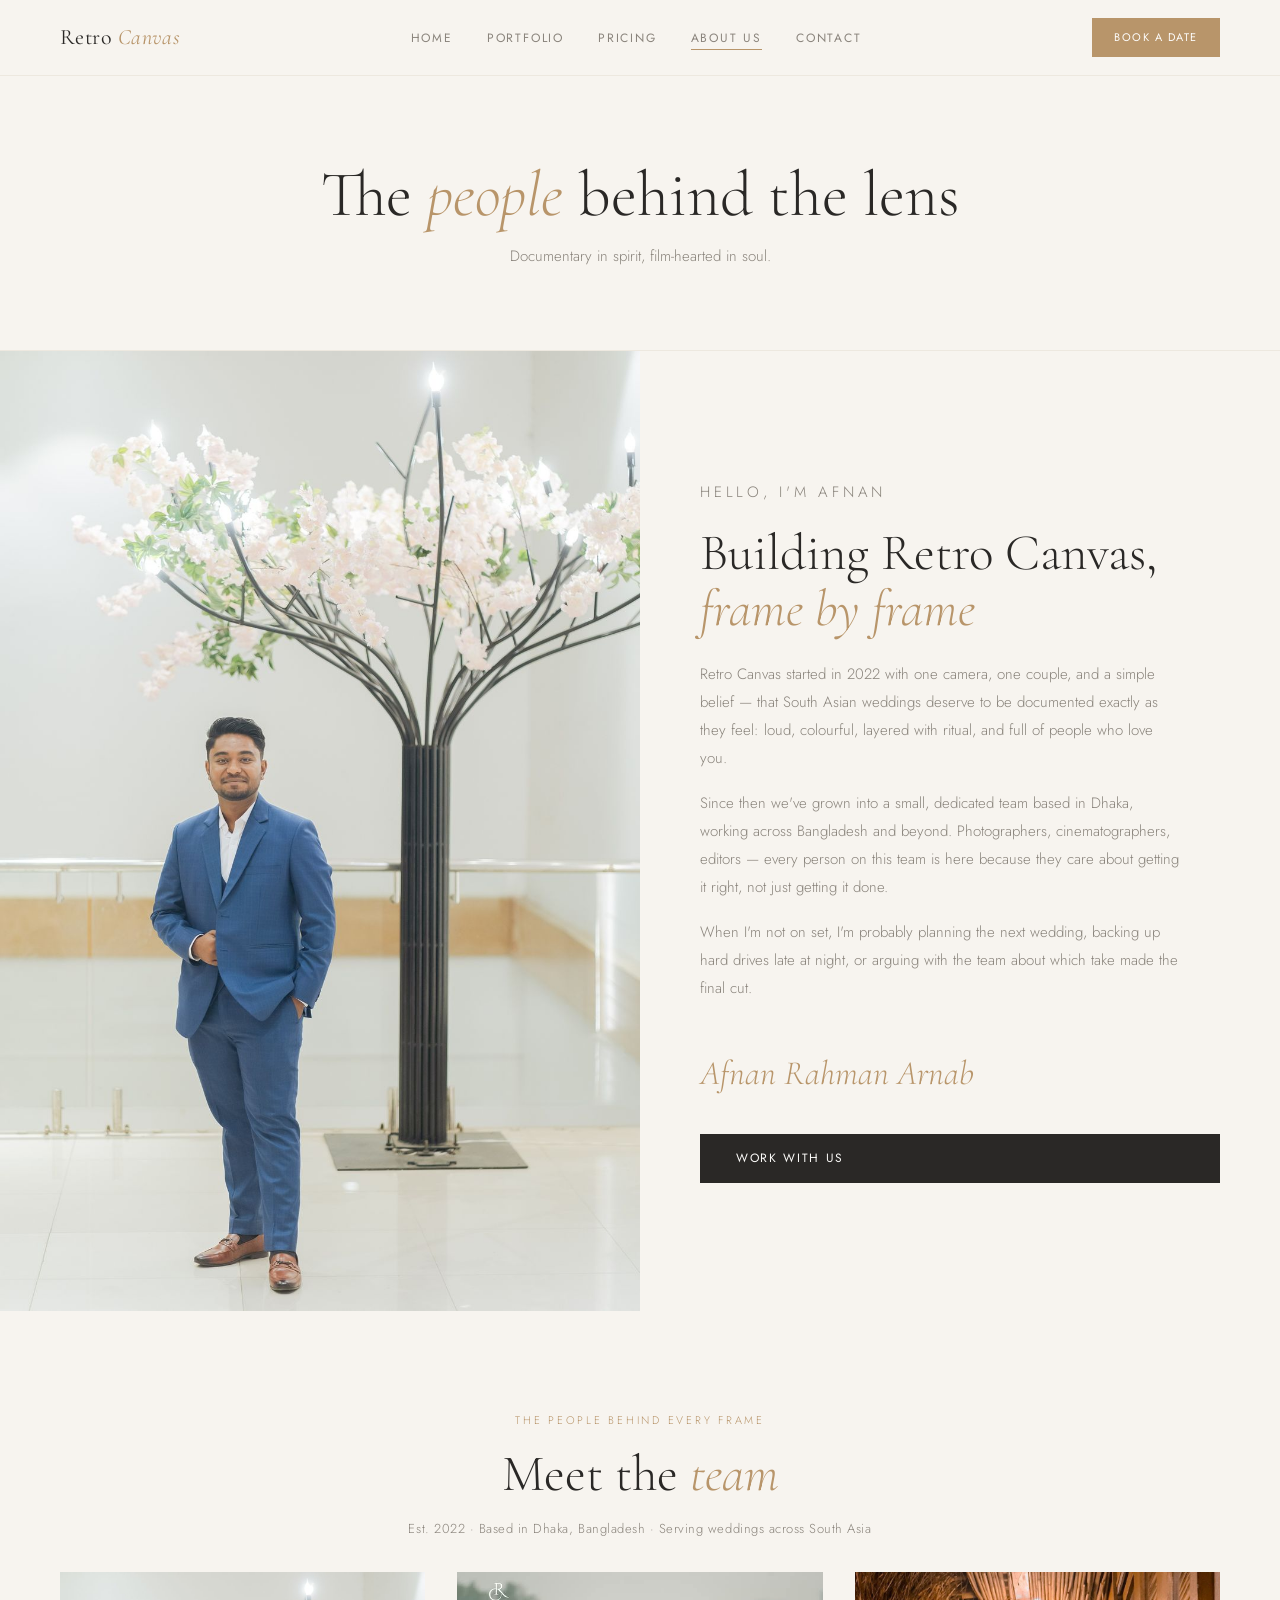
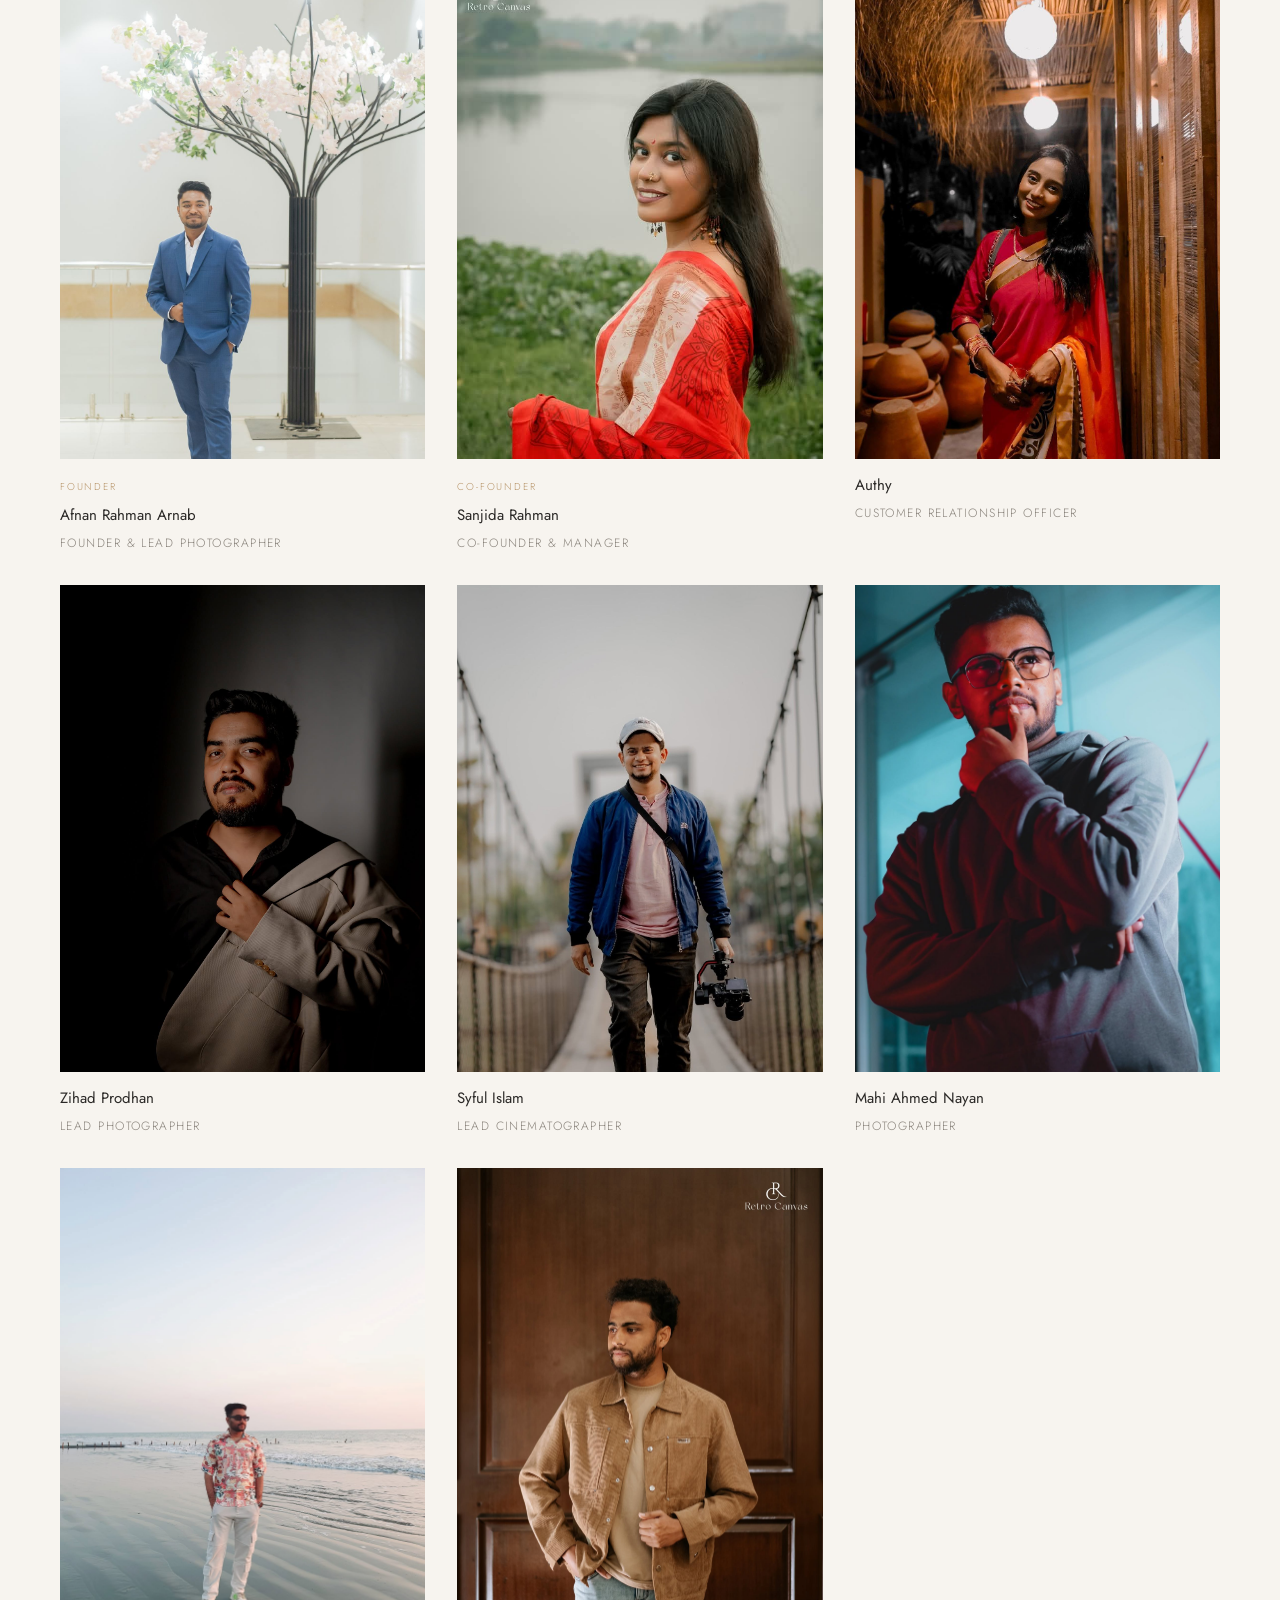
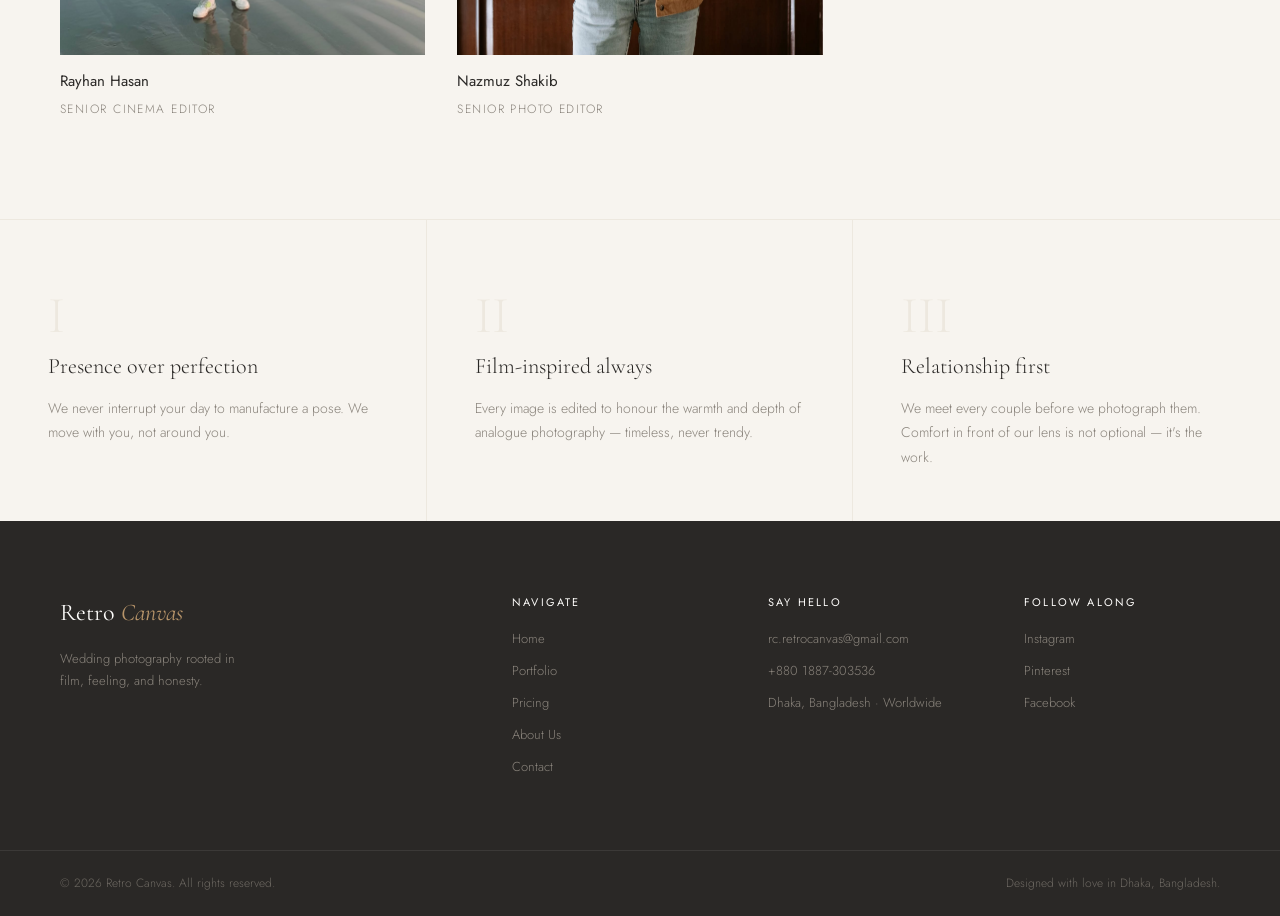
==== pages/about.html @ 10103fa7 "year" ====
<!DOCTYPE html>
<html lang="en">
<head>
  <meta charset="UTF-8" />
  <meta name="viewport" content="width=device-width, initial-scale=1.0"/>
  <title>About Us — Retro Canvas Wedding Photography</title>
  <link rel="stylesheet" href="../css/global.css" />
  <link rel="stylesheet" href="../css/pages.css" />
</head>
<body>

  <nav id="main-nav" class="solid">
    <a class="nav-logo" href="../index.html">Retro <span>Canvas</span></a>
    <button class="nav-toggle" id="nav-toggle" aria-label="Open menu">&#9776;</button>
    <ul class="nav-links" id="nav-links">
      <li><a href="../index.html">Home</a></li>
      <li><a href="portfolio.html">Portfolio</a></li>
      <li><a href="pricing.html">Pricing</a></li>
      <li><a href="about.html" class="active">About Us</a></li>
      <li><a href="contact.html">Contact</a></li>
    </ul>
    <a class="nav-cta" href="contact.html">Book a Date</a>
  </nav>

  <div class="page-banner">
    <h1>The <em>people</em> behind the lens</h1>
    <p>Documentary in spirit, film-hearted in soul.</p>
  </div>

  <!-- ============================================================
    FOUNDER PHOTO
    File location:  source/about/afnan.jpg
    Path from pages/ folder goes up one level → ../source/about/afnan.jpg
  ============================================================ -->
  <div class="about-layout">
    <div class="about-image-block">
      <img
        src="../source/Team Photo/afnan.jpg"
        alt="Afnan Rahman Arnab"
        onerror="this.style.display='none'; this.nextElementSibling.style.display='flex';"
      />
      <!-- Fallback if photo is missing -->
      <div class="avatar-fallback" style="display:none; width:100%; height:100%; align-items:center; justify-content:center; background:var(--warm); flex-direction:column; gap:12px;">
        <span style="font-family:var(--serif); font-size:72px; font-weight:300; color:var(--accent);">AR</span>
        <span style="font-size:12px; color:var(--mist); letter-spacing:0.1em;">Photo: source/about/afnan.jpg</span>
      </div>
    </div>

    <div class="about-text-block">
      <p class="section-eyebrow">Hello, I'm Afnan</p>
      <h2 class="section-heading">Building Retro Canvas,<br><em>frame by frame</em></h2>
      <p>Retro Canvas started in 2022 with one camera, one couple, and a simple belief — that South Asian weddings deserve to be documented exactly as they feel: loud, colourful, layered with ritual, and full of people who love you.</p>
      <p>Since then we've grown into a small, dedicated team based in Dhaka, working across Bangladesh and beyond. Photographers, cinematographers, editors — every person on this team is here because they care about getting it right, not just getting it done.</p>
      <p>When I'm not on set, I'm probably planning the next wedding, backing up hard drives late at night, or arguing with the team about which take made the final cut.</p>
      <div class="about-signature">Afnan Rahman Arnab</div>
      <a class="btn-primary" href="contact.html">Work with us</a>
    </div>
  </div>

  <!-- ============================================================
    TEAM GRID
    All photos live in:  source/Team Photo/
    Path from pages/ folder: ../source/Team Photo/FILENAME.jpg

    FILE NAMES TO USE (rename your files to match exactly):
      afnan.jpg
      sanjida.jpg
      authy.jpg
      zihad.jpg
      syful.jpg
      nazmuz.jpg
      ryhan.jpg

    If a file is missing, the person's initials show automatically.
  ============================================================ -->
  <div class="team-section">
    <p class="section-eyebrow">The people behind every frame</p>
    <h2 class="section-heading">Meet the <em>team</em></h2>
    <p class="team-meta">Est. 2022 · Based in Dhaka, Bangladesh · Serving weddings across South Asia</p>
  </div>

  <div class="team-grid">

    <!-- 1. Afnan -->
    <div class="team-card">
      <div class="team-avatar">
        <img src="../source/Team Photo/afnan.jpg" alt="Afnan Rahman Arnab"
             onerror="this.style.display='none';this.nextElementSibling.style.display='block';" />
        <span class="initials" style="display:none;">AR</span>
      </div>
      <span class="team-badge">Founder</span>
      <p class="team-name">Afnan Rahman Arnab</p>
      <p class="team-role">Founder &amp; Lead Photographer</p>
    </div>

    <!-- 2. Sanjida -->
    <div class="team-card">
      <div class="team-avatar">
        <img src="../source/Team Photo/maria.jpg" alt="Sanjida Rahman"
             onerror="this.style.display='none';this.nextElementSibling.style.display='block';" />
        <span class="initials" style="display:none;">SR</span>
      </div>
      <span class="team-badge">Co-Founder</span>
      <p class="team-name">Sanjida Rahman</p>
      <p class="team-role">Co-Founder &amp; Manager</p>
    </div>

    <!-- 3. Authy -->
    <div class="team-card">
      <div class="team-avatar">
        <img src="../source/Team Photo/authy.jpg" alt="Authy"
             onerror="this.style.display='none';this.nextElementSibling.style.display='block';" />
        <span class="initials" style="display:none;">AU</span>
      </div>
      <p class="team-name">Authy</p>
      <p class="team-role">Customer Relationship Officer</p>
    </div>

    <!-- 4. Zihad -->
    <div class="team-card">
      <div class="team-avatar">
        <img src="../source/Team Photo/zihad.jpg" alt="Zihad Prodhan"
             onerror="this.style.display='none';this.nextElementSibling.style.display='block';" />
        <span class="initials" style="display:none;">ZP</span>
      </div>
      <p class="team-name">Zihad Prodhan</p>
      <p class="team-role">Lead Photographer</p>
    </div>

    <!-- 5. Syful -->
    <div class="team-card">
      <div class="team-avatar">
        <img src="../source/Team Photo/syful.jpg" alt="Syful Islam"
             onerror="this.style.display='none';this.nextElementSibling.style.display='block';" />
        <span class="initials" style="display:none;">SI</span>
      </div>
      <p class="team-name">Syful Islam</p>
      <p class="team-role">Lead Cinematographer</p>
    </div>
    
    <!-- 6. Mahi -->
    <div class="team-card">
      <div class="team-avatar">
        <img src="../source/Team Photo/mahi.jpg" alt="Mahi Ahmed Nayan"
             onerror="this.style.display='none';this.nextElementSibling.style.display='block';" />
        <span class="initials" style="display:none;">RY</span>
      </div>
      <p class="team-name">Mahi Ahmed Nayan</p>
      <p class="team-role">Photographer</p>
    </div>

    <!-- 7. Rayhan -->
    <div class="team-card">
      <div class="team-avatar">
        <img src="../source/Team Photo/rayhan.jpg" alt="Rayhan Hasan"
             onerror="this.style.display='none';this.nextElementSibling.style.display='block';" />
        <span class="initials" style="display:none;">RY</span>
      </div>
      <p class="team-name">Rayhan Hasan</p>
      <p class="team-role">Senior Cinema Editor</p>
    </div>
    
    <!-- 8. Nazmuz -->
    <div class="team-card">
      <div class="team-avatar">
        <img src="../source/Team Photo/nazmuz.jpg" alt="Nazmuz Shakib"
             onerror="this.style.display='none';this.nextElementSibling.style.display='block';" />
        <span class="initials" style="display:none;">NS</span>
      </div>
      <p class="team-name">Nazmuz Shakib</p>
      <p class="team-role">Senior Photo Editor</p>
    </div>

  </div>

  <div class="values-strip">
    <div class="value-item">
      <span class="value-num">I</span>
      <p class="value-title">Presence over perfection</p>
      <p class="value-desc">We never interrupt your day to manufacture a pose. We move with you, not around you.</p>
    </div>
    <div class="value-item">
      <span class="value-num">II</span>
      <p class="value-title">Film-inspired always</p>
      <p class="value-desc">Every image is edited to honour the warmth and depth of analogue photography — timeless, never trendy.</p>
    </div>
    <div class="value-item">
      <span class="value-num">III</span>
      <p class="value-title">Relationship first</p>
      <p class="value-desc">We meet every couple before we photograph them. Comfort in front of our lens is not optional — it's the work.</p>
    </div>
  </div>

  <footer id="site-footer">
    <div class="footer-top">
      <div class="footer-brand">
        <a class="footer-logo" href="../index.html">Retro <span>Canvas</span></a>
        <p>Wedding photography rooted in<br>film, feeling, and honesty.</p>
      </div>
      <div class="footer-nav">
        <strong>Navigate</strong>
        <a href="../index.html">Home</a>
        <a href="portfolio.html">Portfolio</a>
        <a href="pricing.html">Pricing</a>
        <a href="about.html">About Us</a>
        <a href="contact.html">Contact</a>
      </div>
      <div class="footer-contact">
        <strong>Say Hello</strong>
        <a href="mailto:rc.retrocanvas@gmail.com">rc.retrocanvas@gmail.com</a>
        <a href="tel:+8801887303536">+880 1887-303536</a>
        <span>Dhaka, Bangladesh · Worldwide</span>
      </div>
      <div class="footer-social">
        <strong>Follow Along</strong>
        <a href="https://www.instagram.com/retrocanvas.bd" target="_blank">Instagram</a>
        <a href="#" target="_blank">Pinterest</a>
        <a href="https://www.facebook.com/RetroCanvasStudio" target="_blank">Facebook</a>
      </div>
    </div>
    <div class="footer-bottom">
      <span>© 2026 Retro Canvas. All rights reserved.</span>
      <span>Designed with love in Dhaka, Bangladesh.</span>
    </div>
  </footer>

  <script src="../js/nav.js"></script>
</body>
</html>
---- css/global.css ----
/* ================================================================
   global.css — Retro Canvas Wedding Photography
   ================================================================

   HOW TO CUSTOMIZE:
   All colors, fonts and sizes live in :root below.
   Change ONE value here and it updates everywhere on the site.
   ================================================================ */

@import url('https://fonts.googleapis.com/css2?family=Cormorant+Garamond:ital,wght@0,300;0,400;0,500;1,300;1,400&family=Jost:wght@300;400;500&display=swap');

/* ── DESIGN TOKENS ─────────────────────────────────────────────
   CUSTOMIZE: Change these hex values to restyle the whole site
──────────────────────────────────────────────────────────────── */
:root {
  /* Colors */
  --ivory:    #F7F4EF;   /* page background */
  --warm:     #EDE8DF;   /* subtle borders & section backgrounds */
  --dust:     #C9B99A;   /* decorative accents */
  --charcoal: #2A2826;   /* primary text & dark backgrounds */
  --mist:     #8A847C;   /* secondary / muted text */
  --accent:   #B8956A;   /* gold highlight — change to your brand color */
  --white:    #FDFCFA;   /* near-white for light elements */

  /* Typography */
  --serif: 'Cormorant Garamond', Georgia, serif;   /* headlines */
  --sans:  'Jost', system-ui, sans-serif;           /* body / UI */

  /* Spacing scale */
  --gap-xs: 8px;
  --gap-sm: 16px;
  --gap-md: 32px;
  --gap-lg: 60px;
  --gap-xl: 100px;

  /* Max content width */
  --max-width: 1280px;
}

/* ── RESET ───────────────────────────────────────────────────── */
*, *::before, *::after { box-sizing: border-box; margin: 0; padding: 0; }
html { scroll-behavior: smooth; }
img { display: block; width: 100%; height: 100%; object-fit: cover; }

body {
  background: var(--ivory);
  color: var(--charcoal);
  font-family: var(--sans);
  font-weight: 300;
  font-size: 15px;
  line-height: 1.7;
  -webkit-font-smoothing: antialiased;
}

/* ── SHARED TYPOGRAPHY ───────────────────────────────────────── */
.section-eyebrow {
  font-size: 11px;
  letter-spacing: 0.25em;
  text-transform: uppercase;
  color: var(--accent);
  display: block;
  margin-bottom: 16px;
}

.section-heading {
  font-family: var(--serif);
  font-size: clamp(32px, 4vw, 54px);
  font-weight: 300;
  line-height: 1.1;
  color: var(--charcoal);
  margin-bottom: 24px;
}
.section-heading em { font-style: italic; color: var(--accent); }

/* ── SHARED BUTTONS ──────────────────────────────────────────── */
.btn-primary {
  display: inline-block;
  font-family: var(--sans);
  font-size: 12px;
  font-weight: 400;
  letter-spacing: 0.14em;
  text-transform: uppercase;
  color: var(--white);
  background: var(--charcoal);
  padding: 14px 36px;
  text-decoration: none;
  border: none;
  cursor: pointer;
  transition: background 0.25s ease;
}
.btn-primary:hover { background: var(--accent); }

.btn-ghost {
  display: inline-block;
  font-family: var(--sans);
  font-size: 12px;
  font-weight: 400;
  letter-spacing: 0.14em;
  text-transform: uppercase;
  color: var(--charcoal);
  background: transparent;
  padding: 12px 0;
  text-decoration: none;
  border-bottom: 1px solid var(--dust);
  cursor: pointer;
  transition: color 0.2s, border-color 0.2s;
}
.btn-ghost:hover { color: var(--accent); border-color: var(--accent); }

/* ── NAV ─────────────────────────────────────────────────────── */
#main-nav {
  position: fixed;
  top: 0; left: 0; right: 0;
  z-index: 1000;
  display: flex;
  align-items: center;
  justify-content: space-between;
  padding: 26px var(--gap-lg);
  transition: background 0.4s ease, padding 0.3s ease, border-color 0.3s;
  border-bottom: 1px solid transparent;
}

/* Scrolled state applied by nav.js */
#main-nav.scrolled {
  background: rgba(247,244,239,0.96);
  backdrop-filter: blur(12px);
  border-color: var(--warm);
  padding: 16px var(--gap-lg);
}

/* On inner pages the nav is always solid */
#main-nav.solid {
  background: var(--ivory);
  border-color: var(--warm);
  padding: 18px var(--gap-lg);
}

.nav-logo {
  font-family: var(--serif);
  font-size: 22px;
  font-weight: 400;
  letter-spacing: 0.02em;
  color: var(--white);
  text-decoration: none;
  transition: color 0.3s;
  z-index: 2;
}
#main-nav.scrolled .nav-logo,
#main-nav.solid   .nav-logo { color: var(--charcoal); }
.nav-logo span { color: var(--accent); font-style: italic; }

.nav-links {
  display: flex;
  gap: 34px;
  list-style: none;
}
.nav-links a {
  font-size: 12px;
  font-weight: 400;
  letter-spacing: 0.15em;
  text-transform: uppercase;
  color: rgba(255,255,255,0.8);
  text-decoration: none;
  transition: color 0.2s;
  position: relative;
}
.nav-links a::after {
  content: '';
  position: absolute;
  bottom: -3px; left: 0; right: 0;
  height: 1px;
  background: var(--accent);
  transform: scaleX(0);
  transition: transform 0.2s;
}
.nav-links a:hover::after,
.nav-links a.active::after { transform: scaleX(1); }

#main-nav.scrolled .nav-links a,
#main-nav.solid   .nav-links a { color: var(--mist); }
#main-nav.scrolled .nav-links a:hover,
#main-nav.solid   .nav-links a:hover,
.nav-links a.active { color: var(--charcoal); }

.nav-cta {
  font-size: 11px;
  font-weight: 400;
  letter-spacing: 0.14em;
  text-transform: uppercase;
  color: var(--white);
  background: var(--accent);
  padding: 10px 22px;
  text-decoration: none;
  transition: background 0.2s;
  white-space: nowrap;
}
.nav-cta:hover { background: var(--charcoal); }

/* Mobile hamburger — hidden on desktop */
.nav-toggle {
  display: none;
  background: none;
  border: none;
  color: var(--white);
  font-size: 22px;
  cursor: pointer;
  z-index: 2;
  transition: color 0.3s;
}
#main-nav.scrolled .nav-toggle,
#main-nav.solid   .nav-toggle { color: var(--charcoal); }

/* ── PAGE HERO (inner pages) ─────────────────────────────────── */
.page-banner {
  padding: 160px var(--gap-lg) 80px;
  text-align: center;
  background: var(--ivory);
  border-bottom: 1px solid var(--warm);
}
.page-banner h1 {
  font-family: var(--serif);
  font-size: clamp(40px, 5vw, 72px);
  font-weight: 300;
  color: var(--charcoal);
  line-height: 1.1;
}
.page-banner h1 em { font-style: italic; color: var(--accent); }
.page-banner p {
  margin-top: 14px;
  font-size: 15px;
  color: var(--mist);
  max-width: 480px;
  margin-left: auto;
  margin-right: auto;
}

/* ── FOOTER ──────────────────────────────────────────────────── */
#site-footer {
  background: var(--charcoal);
  color: var(--dust);
}

.footer-top {
  display: grid;
  grid-template-columns: 2fr 1fr 1fr 1fr;
  gap: var(--gap-lg);
  padding: 72px var(--gap-lg);
  border-bottom: 1px solid rgba(255,255,255,0.08);
}

.footer-logo {
  font-family: var(--serif);
  font-size: 24px;
  font-weight: 400;
  color: var(--white);
  text-decoration: none;
  display: block;
  margin-bottom: 14px;
}
.footer-logo span { color: var(--accent); font-style: italic; }

.footer-brand p {
  font-size: 13px;
  color: var(--mist);
  line-height: 1.7;
}

.footer-nav, .footer-contact, .footer-social {
  display: flex;
  flex-direction: column;
  gap: 10px;
}
.footer-nav strong,
.footer-contact strong,
.footer-social strong {
  font-size: 11px;
  letter-spacing: 0.2em;
  text-transform: uppercase;
  color: var(--white);
  font-weight: 400;
  margin-bottom: 6px;
}
.footer-nav a,
.footer-contact a,
.footer-contact span,
.footer-social a {
  font-size: 13px;
  color: var(--mist);
  text-decoration: none;
  transition: color 0.2s;
}
.footer-nav a:hover,
.footer-contact a:hover,
.footer-social a:hover { color: var(--accent); }

.footer-bottom {
  display: flex;
  justify-content: space-between;
  align-items: center;
  padding: 22px var(--gap-lg);
  font-size: 12px;
  color: var(--mist);
  opacity: 0.7;
}

/* ── RESPONSIVE NAV ──────────────────────────────────────────── */
@media (max-width: 960px) {
  #main-nav { padding: 20px 24px; }
  #main-nav.scrolled, #main-nav.solid { padding: 14px 24px; }

  .nav-toggle { display: block; }
  .nav-cta { display: none; }

  .nav-links {
    position: fixed;
    top: 0; right: 0; bottom: 0;
    width: 75vw;
    max-width: 320px;
    background: var(--charcoal);
    flex-direction: column;
    gap: 0;
    padding: 80px 40px 40px;
    transform: translateX(100%);
    transition: transform 0.35s ease;
    z-index: 1;
  }
  .nav-links.open { transform: translateX(0); }
  .nav-links li { border-bottom: 1px solid rgba(255,255,255,0.06); }
  .nav-links a {
    display: block;
    padding: 16px 0;
    color: var(--dust);
    font-size: 14px;
    letter-spacing: 0.1em;
  }
  #main-nav.scrolled .nav-links a,
  #main-nav.solid   .nav-links a { color: var(--dust); }

  .footer-top { grid-template-columns: 1fr 1fr; gap: 40px; padding: 48px 24px; }
  .footer-bottom { flex-direction: column; gap: 8px; text-align: center; padding: 20px 24px; }
}

@media (max-width: 600px) {
  .footer-top { grid-template-columns: 1fr; }
  .page-banner { padding: 120px 24px 60px; }
}
---- css/pages.css ----
/* ================================================================
   pages.css — Inner page styles (Portfolio, Pricing, About, Contact)
   ================================================================ */

/* ── PORTFOLIO PAGE ──────────────────────────────────────────── */
.gallery-filters {
  display: flex;
  justify-content: center;
  gap: 36px;
  padding: 48px var(--gap-lg);
  border-bottom: 1px solid var(--warm);
  flex-wrap: wrap;
}

.filter-btn {
  font-family: var(--sans);
  font-size: 11px;
  letter-spacing: 0.22em;
  text-transform: uppercase;
  color: var(--mist);
  background: none;
  border: none;
  border-bottom: 1px solid transparent;
  padding: 6px 0;
  cursor: pointer;
  transition: color 0.2s, border-color 0.2s;
}
.filter-btn:hover,
.filter-btn.active {
  color: var(--charcoal);
  border-color: var(--accent);
}

.gallery-grid {
  display: grid;
  grid-template-columns: repeat(3, 1fr);
  gap: 3px;
  padding: 3px;
  background: var(--warm);
}

.gallery-item {
  position: relative;
  overflow: hidden;
  cursor: pointer;
  aspect-ratio: 3/4;
  background: var(--warm);
}
.gallery-item:nth-child(4n+1) { aspect-ratio: 2/3; }
.gallery-item:nth-child(7n+3) { aspect-ratio: 1/1; }

.gallery-item .gi-img {
  width: 100%; height: 100%;
  background-size: cover;
  background-position: center;
  transition: transform 0.5s ease;
}
.gallery-item:hover .gi-img { transform: scale(1.05); }

.gallery-overlay {
  position: absolute;
  inset: 0;
  background: rgba(42,40,38,0);
  display: flex;
  align-items: flex-end;
  padding: 20px;
  transition: background 0.3s;
}
.gallery-item:hover .gallery-overlay { background: rgba(42,40,38,0.5); }

.gallery-caption {
  font-size: 13px;
  color: var(--white);
  letter-spacing: 0.04em;
  opacity: 0;
  transform: translateY(8px);
  transition: opacity 0.3s, transform 0.3s;
}
.gallery-item:hover .gallery-caption { opacity: 1; transform: translateY(0); }

.gallery-cta {
  padding: 60px var(--gap-lg);
  text-align: center;
  border-top: 1px solid var(--warm);
}
.gallery-cta p { font-size: 14px; color: var(--mist); margin-bottom: 28px; }

/* ── PRICING PAGE ────────────────────────────────────────────── */

.category-tabs {
  display: grid;
  grid-template-columns: repeat(4, 1fr);
  gap: 3px;
  background: var(--warm);
  padding: 3px;
  margin: 40px var(--gap-lg) 0;
}
.cat-tab {
  background: var(--ivory);
  border: none;
  cursor: pointer;
  font-family: var(--serif);
  font-size: 15px;
  font-weight: 300;
  letter-spacing: 0.12em;
  text-transform: uppercase;
  color: var(--charcoal);
  padding: 20px 12px;
  text-align: center;
  transition: background 0.25s ease, color 0.25s ease;
}
.cat-tab:hover { color: var(--accent); }
.cat-tab.active {
  background: var(--charcoal);
  color: var(--white);
}

.pkg-section-title {
  font-family: var(--serif);
  font-size: clamp(28px, 3vw, 42px);
  font-weight: 300;
  color: var(--charcoal);
  text-align: center;
  padding: 60px var(--gap-lg) 10px;
  letter-spacing: 0.01em;
}
.pkg-section-title em { font-style: italic; color: var(--accent); }
.pkg-section-sub {
  text-align: center;
  font-size: 13px;
  color: var(--mist);
  letter-spacing: 0.08em;
  margin-bottom: 36px;
}

.pkg-category { display: none; }
.pkg-category.active { display: block; }

.pkg-grid-3 {
  display: grid;
  grid-template-columns: repeat(3, 1fr);
  gap: 3px;
  background: var(--warm);
  padding: 3px;
  margin: 0 var(--gap-lg);
}
.pkg-grid-4 {
  display: grid;
  grid-template-columns: repeat(4, 1fr);
  gap: 3px;
  background: var(--warm);
  padding: 3px;
  margin: 0 var(--gap-lg);
}
.pkg-grid-2 {
  display: grid;
  grid-template-columns: repeat(2, 1fr);
  gap: 3px;
  background: var(--warm);
  padding: 3px;
  margin: 0 var(--gap-lg);
}
.pkg-grid-prelude {
  display: grid;
  grid-template-columns: repeat(2, 1fr);
  gap: 3px;
  background: var(--warm);
  padding: 3px;
  margin: 0 var(--gap-lg);
}

.pkg-card {
  background: var(--ivory);
  padding: 40px 36px 44px;
  position: relative;
  transition: transform 0.2s;
  display: flex;
  flex-direction: column;
}
.pkg-card:hover { transform: translateY(-4px); }
.pkg-card.dark { background: var(--charcoal); }
.pkg-card.accent-bg { background: #2e2420; }

.pkg-badge {
  position: absolute;
  top: 18px; right: 18px;
  font-size: 10px;
  letter-spacing: 0.15em;
  text-transform: uppercase;
  color: var(--accent);
  background: rgba(184,149,106,0.14);
  padding: 4px 10px;
}

.pkg-tier {
  font-size: 10px;
  letter-spacing: 0.25em;
  text-transform: uppercase;
  color: var(--mist);
  margin-bottom: 8px;
}
.pkg-card.dark .pkg-tier,
.pkg-card.accent-bg .pkg-tier { color: var(--dust); }

.pkg-name {
  font-family: var(--serif);
  font-size: 28px;
  font-weight: 300;
  color: var(--charcoal);
  margin-bottom: 4px;
  line-height: 1.1;
}
.pkg-card.dark .pkg-name,
.pkg-card.accent-bg .pkg-name { color: var(--white); }

.pkg-price {
  font-family: var(--serif);
  font-size: 38px;
  font-weight: 300;
  color: var(--accent);
  margin-bottom: 20px;
  line-height: 1;
}
.pkg-price span {
  font-size: 16px;
  font-weight: 300;
  vertical-align: super;
}

.pkg-divider {
  border: none;
  border-top: 1px solid var(--warm);
  margin-bottom: 20px;
}
.pkg-card.dark .pkg-divider,
.pkg-card.accent-bg .pkg-divider { border-color: rgba(255,255,255,0.1); }

.pkg-features {
  list-style: none;
  display: flex;
  flex-direction: column;
  gap: 10px;
  flex: 1;
  margin-bottom: 32px;
}
.pkg-features li {
  font-size: 13px;
  color: var(--mist);
  display: flex;
  gap: 10px;
  align-items: flex-start;
  line-height: 1.5;
}
.pkg-card.dark .pkg-features li,
.pkg-card.accent-bg .pkg-features li { color: var(--dust); }
.pkg-features li::before {
  content: '—';
  color: var(--accent);
  flex-shrink: 0;
}

.pkg-arnab {
  font-size: 11px;
  font-style: italic;
  color: var(--accent);
  margin-bottom: 14px;
  opacity: 0.9;
  letter-spacing: 0.02em;
}

.section-divider {
  border: none;
  border-top: 1px solid var(--warm);
  margin: 56px var(--gap-lg) 0;
}

.addon-strip {
  background: var(--charcoal);
  padding: 32px var(--gap-lg);
  display: flex;
  flex-direction: column;
  gap: 0;
  margin: 0 var(--gap-lg);
}
.addon-strip-item {
  display: flex;
  align-items: center;
  justify-content: space-between;
  gap: 24px;
  padding: 24px 0;
  flex-wrap: wrap;
}
.addon-strip-divider {
  border: none;
  border-top: 1px solid rgba(255,255,255,0.08);
}
.addon-strip-text { color: var(--ivory); font-size: 15px; }
.addon-strip-text strong {
  font-family: var(--serif);
  font-size: 20px;
  display: block;
  margin-bottom: 4px;
  font-weight: 300;
}
.addon-strip-price {
  font-family: var(--serif);
  font-size: 32px;
  font-weight: 300;
  color: var(--accent);
  white-space: nowrap;
}

.terms-section {
  margin: 56px var(--gap-lg) 0;
  padding: 44px 48px;
  background: var(--warm);
  border-left: 3px solid var(--accent);
}
.terms-section h3 {
  font-family: var(--serif);
  font-size: 22px;
  font-weight: 300;
  color: var(--charcoal);
  margin-bottom: 24px;
}
.terms-list {
  list-style: none;
  display: flex;
  flex-direction: column;
  gap: 14px;
}
.terms-list li {
  font-size: 13px;
  color: var(--mist);
  line-height: 1.75;
  display: flex;
  gap: 12px;
}
.terms-list li::before {
  content: '*';
  color: var(--accent);
  flex-shrink: 0;
  font-size: 16px;
  line-height: 1.4;
}
.terms-contact {
  margin-top: 28px;
  padding-top: 24px;
  border-top: 1px solid var(--dust);
  font-size: 14px;
  color: var(--charcoal);
}
.terms-contact a {
  color: var(--accent);
  text-decoration: none;
  font-weight: 500;
}

/* ── ABOUT PAGE ──────────────────────────────────────────────── */
.about-layout {
  display: grid;
  grid-template-columns: 1fr 1fr;
  min-height: 80vh;
}

.about-image-block {
  background: var(--warm);
  overflow: hidden;
  position: relative;
  min-height: 500px;
}
.about-image-block img,
.about-image-block svg {
  width: 100%;
  height: 100%;
  object-fit: cover;
}

.about-text-block {
  padding: 80px var(--gap-lg);
  display: flex;
  flex-direction: column;
  justify-content: center;
}
.about-text-block p {
  font-size: 15px;
  color: var(--mist);
  line-height: 1.85;
  margin-bottom: 18px;
  max-width: 480px;
}
.about-signature {
  font-family: var(--serif);
  font-size: 34px;
  font-style: italic;
  color: var(--accent);
  margin: 24px 0 32px;
}

.values-strip {
  display: grid;
  grid-template-columns: repeat(3, 1fr);
  border-top: 1px solid var(--warm);
}
.value-item {
  padding: 52px 48px;
  border-right: 1px solid var(--warm);
}
.value-item:last-child { border-right: none; }
.value-num {
  font-family: var(--serif);
  font-size: 52px;
  font-weight: 300;
  color: var(--warm);
  display: block;
  margin-bottom: -12px;
}
.value-title {
  font-family: var(--serif);
  font-size: 22px;
  color: var(--charcoal);
  margin-bottom: 10px;
}
.value-desc { font-size: 14px; color: var(--mist); line-height: 1.75; }

/* ── TEAM SECTION ────────────────────────────────────────────── */
.team-section {
  padding: var(--gap-xl) var(--gap-lg) 0;
  text-align: center;
}
.team-meta {
  font-size: 13px;
  color: var(--mist);
  letter-spacing: 0.04em;
  margin-top: -8px;
  margin-bottom: 0;
}
.team-grid {
  display: grid;
  grid-template-columns: repeat(3, 1fr);
  gap: 32px;
  background: none;
  padding: 0;
  margin: var(--gap-md) var(--gap-lg) var(--gap-xl);
}
.team-card {
  background: none;
  padding: 0;
  text-align: left;
  position: relative;
  border: none;
  box-shadow: none;
  transition: none;
}
.team-card:hover { transform: none; }

.team-badge {
  display: inline-block;
  position: static;
  transform: none;
  font-size: 10px;
  letter-spacing: 0.18em;
  text-transform: uppercase;
  color: var(--accent);
  background: none;
  padding: 0;
  margin-bottom: 8px;
  white-space: nowrap;
}

.team-avatar {
  width: 100%;
  aspect-ratio: 3 / 4;
  border-radius: 0;
  background: var(--warm);
  overflow: hidden;
  display: flex;
  align-items: center;
  justify-content: center;
  margin: 0 0 14px 0;
}
.team-avatar img {
  width: 100%;
  height: 100%;
  object-fit: cover;
  object-position: center top;
  display: block;
}
.team-avatar::before {
  content: attr(data-initials);
  font-family: var(--serif);
  font-size: 64px;
  font-weight: 300;
  color: var(--accent);
}
.team-name {
  font-family: var(--sans);
  font-size: 15px;
  font-weight: 400;
  color: var(--charcoal);
  margin-bottom: 4px;
}
.team-role {
  font-size: 12px;
  letter-spacing: 0.12em;
  text-transform: uppercase;
  color: var(--mist);
  font-weight: 300;
}

/* ── CONTACT PAGE ────────────────────────────────────────────── */
.contact-layout {
  display: grid;
  grid-template-columns: 1fr 1.4fr;
  gap: var(--gap-xl);
  padding: var(--gap-xl) var(--gap-lg);
  max-width: 1100px;
  margin: 0 auto;
}

.contact-info-block h2 {
  font-family: var(--serif);
  font-size: clamp(30px, 3.5vw, 48px);
  font-weight: 300;
  color: var(--charcoal);
  line-height: 1.2;
  margin-bottom: 18px;
}
.contact-info-block h2 em { font-style: italic; color: var(--accent); }
.contact-info-block > p {
  font-size: 14px;
  color: var(--mist);
  line-height: 1.8;
  margin-bottom: 40px;
}

.contact-details {
  display: flex;
  flex-direction: column;
  gap: 22px;
}
.cd-item { display: flex; flex-direction: column; gap: 4px; }
.cd-label {
  font-size: 10px;
  letter-spacing: 0.22em;
  text-transform: uppercase;
  color: var(--accent);
}
.cd-value { font-size: 15px; color: var(--charcoal); }

.contact-form {
  display: flex;
  flex-direction: column;
  gap: 22px;
  padding-top: 4px;
}
.form-row { display: grid; grid-template-columns: 1fr 1fr; gap: 16px; }
.form-group { display: flex; flex-direction: column; gap: 7px; }

.form-label {
  font-size: 10px;
  letter-spacing: 0.2em;
  text-transform: uppercase;
  color: var(--mist);
}

.form-input,
.form-select,
.form-textarea {
  font-family: var(--sans);
  font-size: 14px;
  font-weight: 300;
  color: var(--charcoal);
  background: var(--white);
  border: 1px solid var(--warm);
  padding: 13px 16px;
  outline: none;
  width: 100%;
  appearance: none;
  transition: border-color 0.2s;
}
.form-input:focus,
.form-select:focus,
.form-textarea:focus { border-color: var(--accent); }

.form-textarea { resize: vertical; min-height: 120px; }

.form-submit {
  font-family: var(--sans);
  font-size: 12px;
  letter-spacing: 0.14em;
  text-transform: uppercase;
  color: var(--white);
  background: var(--charcoal);
  border: none;
  padding: 16px 44px;
  cursor: pointer;
  align-self: flex-start;
  transition: background 0.2s;
}
.form-submit:hover { background: var(--accent); }

.form-success {
  display: none;
  font-size: 14px;
  color: var(--accent);
  padding: 14px 0;
}

/* ================================================================
   RESPONSIVE — all breakpoints combined
   ================================================================ */

@media (max-width: 1100px) {
  /* Pricing */
  .pkg-grid-4 { grid-template-columns: repeat(2, 1fr); }
}

@media (max-width: 960px) {
  /* Portfolio */
  .gallery-filters { padding: 32px 24px; gap: 24px; }
  .gallery-grid { grid-template-columns: 1fr 1fr; }

  /* Pricing */
  .category-tabs { grid-template-columns: repeat(2, 1fr); margin: 32px 0 0; }
  .pkg-grid-3,
  .pkg-grid-4,
  .pkg-grid-2,
  .pkg-grid-prelude { grid-template-columns: 1fr; margin: 0; }
  .pkg-section-title { padding: 44px 24px 10px; }
  .addon-strip { margin: 0; padding: 24px; }
  .addon-strip-item { flex-direction: column; align-items: flex-start; gap: 8px; }
  .terms-section { margin: 44px 0 0; padding: 32px 24px; }
  .section-divider { margin: 44px 0 0; }

  /* About */
  .about-layout { grid-template-columns: 1fr; }
  .about-image-block { min-height: 50vw; }
  .about-text-block { padding: 52px 24px; }
  .values-strip { grid-template-columns: 1fr; }
  .value-item { border-right: none; border-bottom: 1px solid var(--warm); }

  /* Team */
  .team-section { padding: var(--gap-lg) 24px 0; }
  .team-grid { grid-template-columns: repeat(2, 1fr); margin: var(--gap-md) 24px var(--gap-lg); gap: 20px; }

  /* Contact */
  .contact-layout { grid-template-columns: 1fr; padding: var(--gap-lg) 24px; gap: 48px; }
  .form-row { grid-template-columns: 1fr; }
}

@media (max-width: 600px) {
  /* Portfolio */
  .gallery-grid { grid-template-columns: 1fr; }

  /* Pricing */
  .category-tabs { grid-template-columns: repeat(2, 1fr); }
  .cat-tab { padding: 16px 12px; font-size: 13px; }
  .pkg-card { padding: 32px 24px 36px; }

  /* Team */
  .team-grid { grid-template-columns: 1fr; }
}
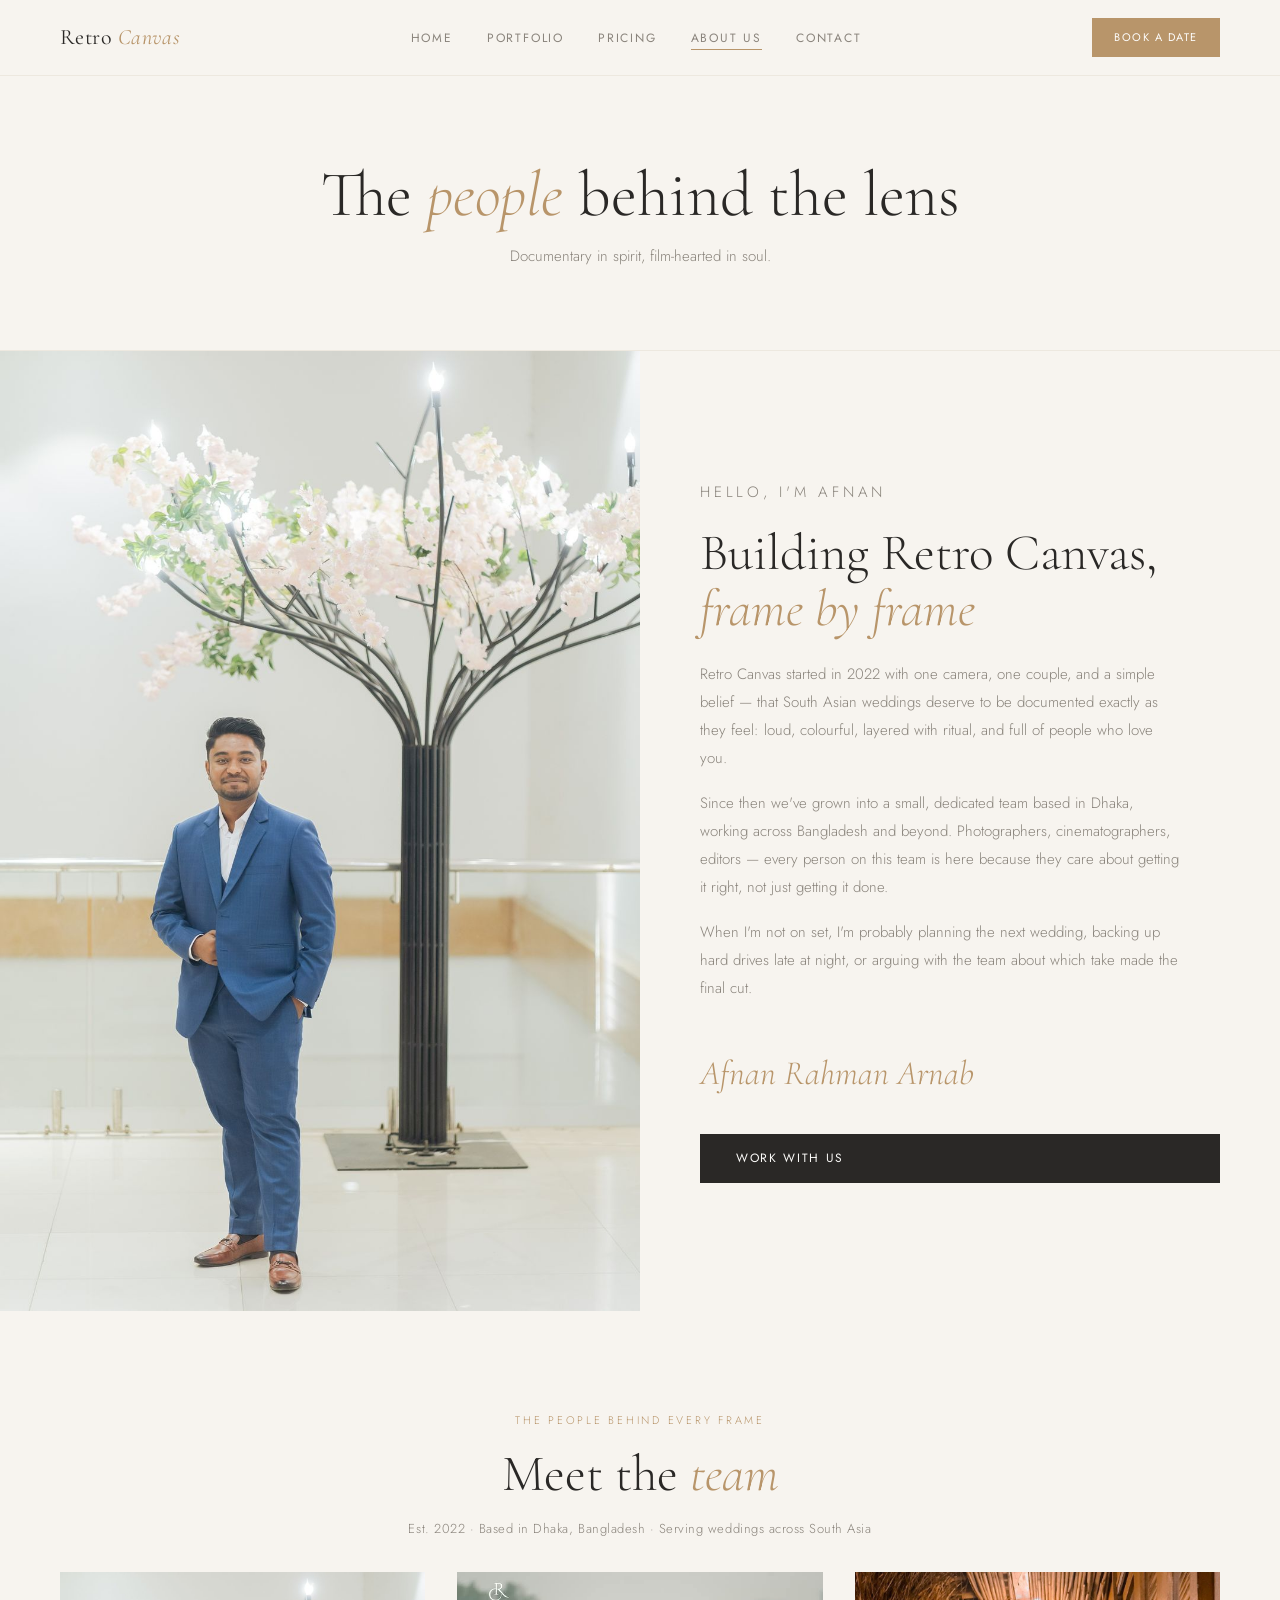
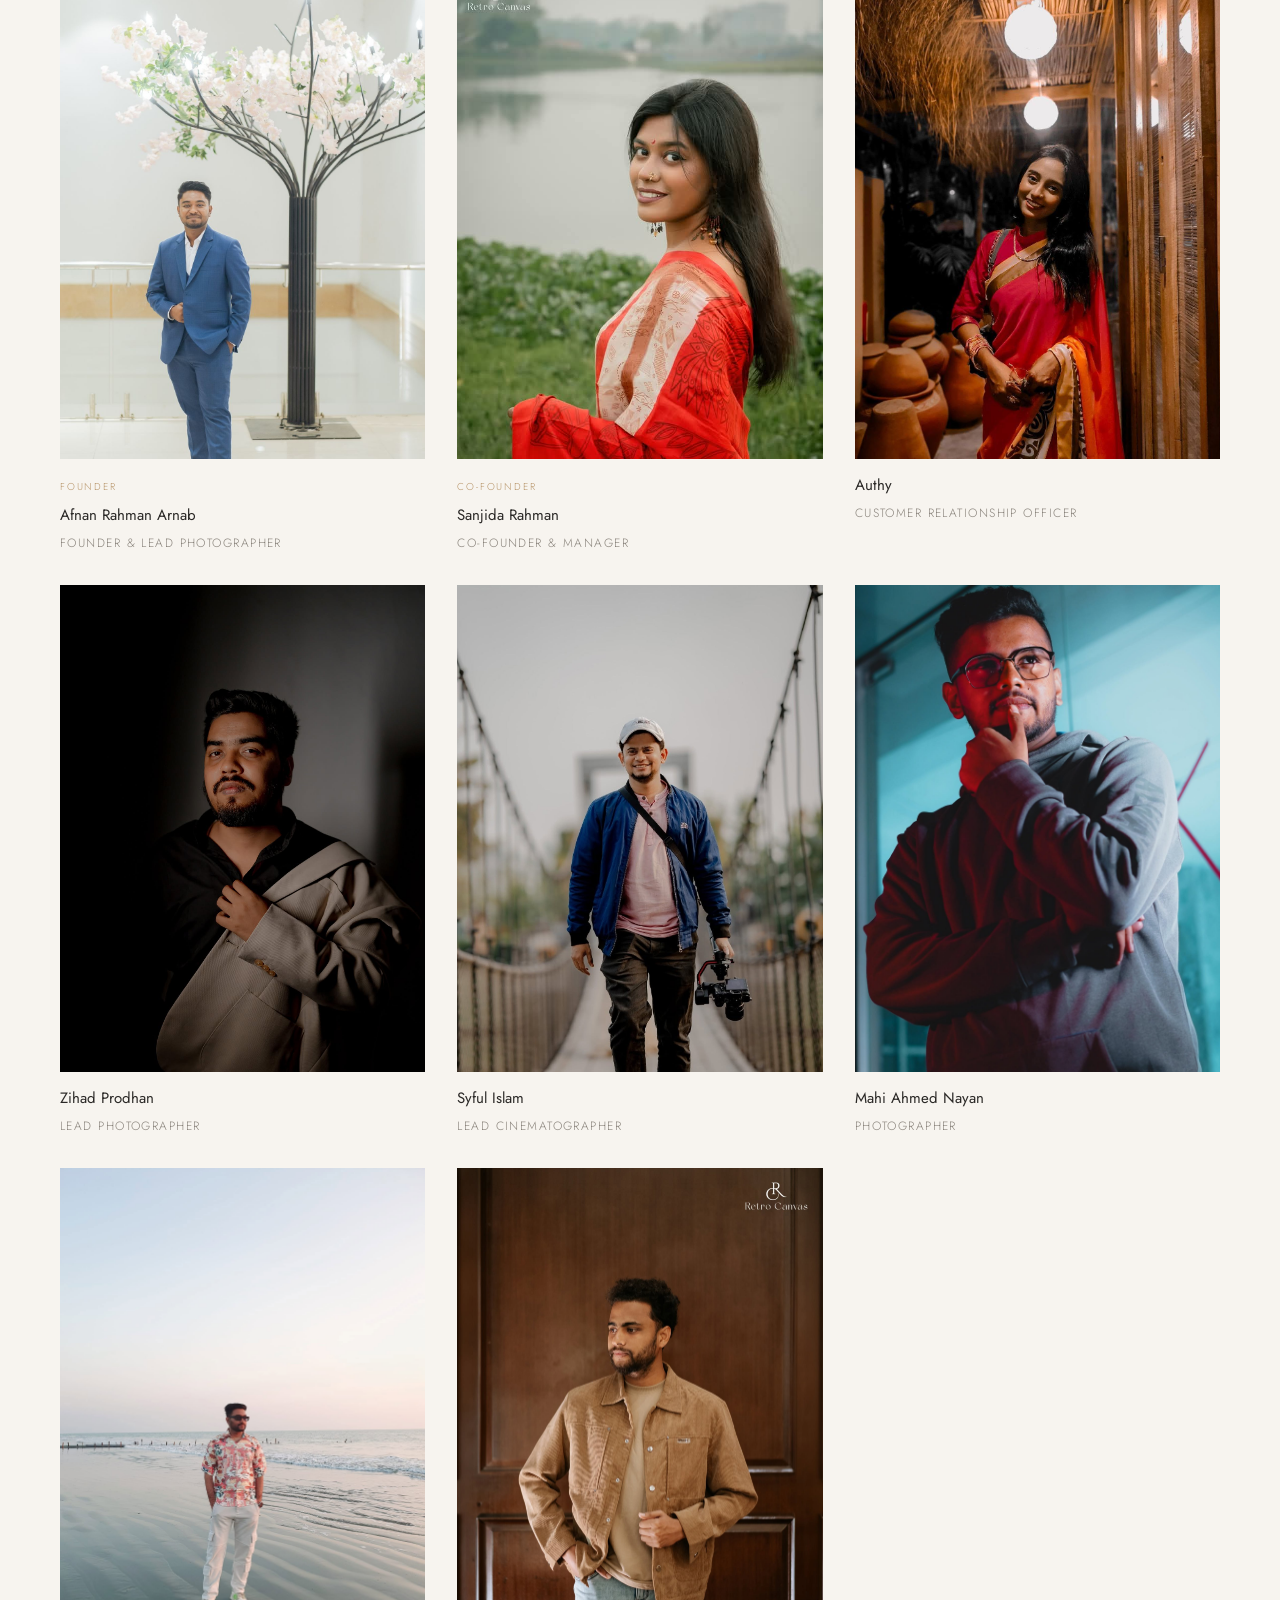
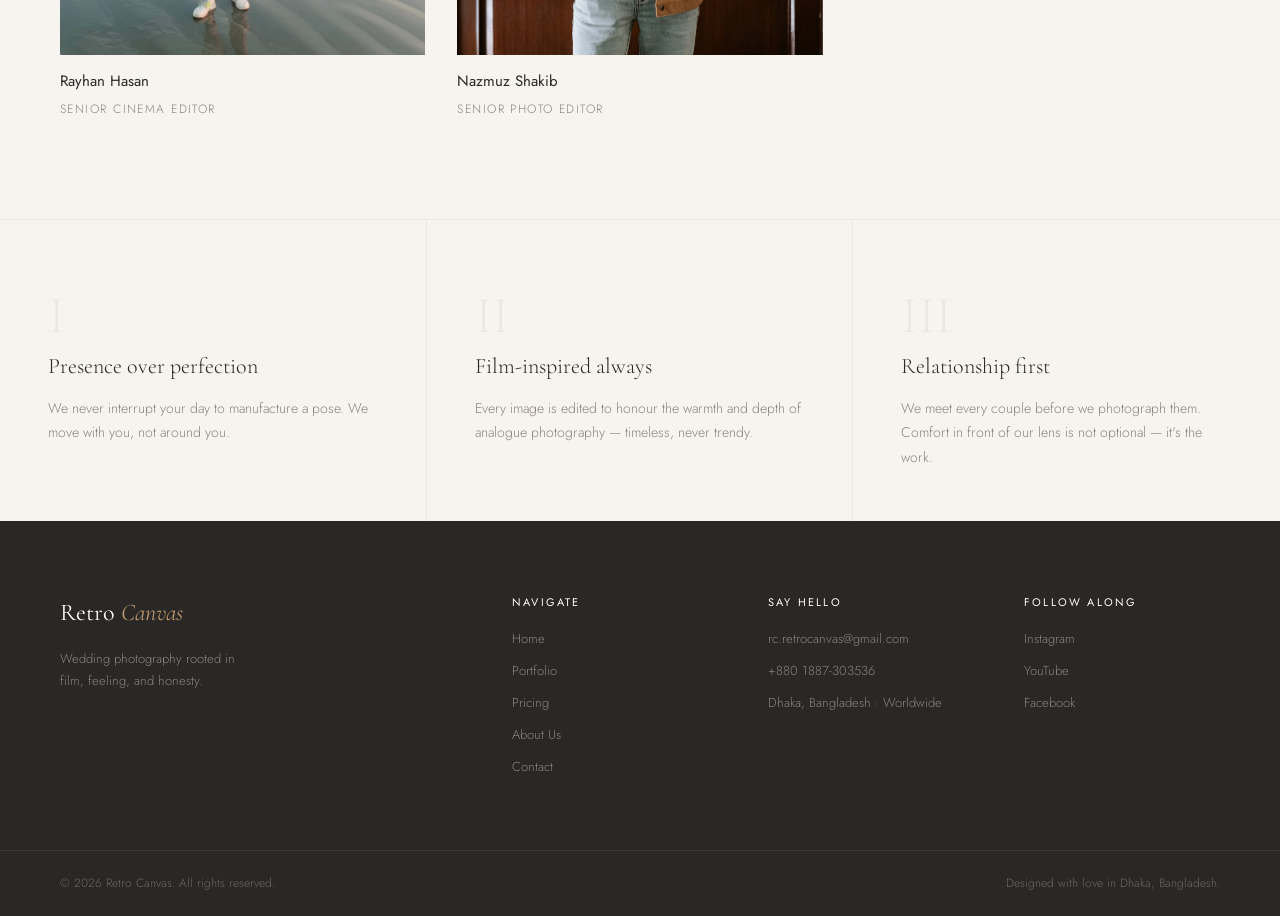
==== commit ff7b5385: "link" ====
--- a/pages/about.html
+++ b/pages/about.html
@@ -214,7 +214,7 @@
       <div class="footer-social">
         <strong>Follow Along</strong>
         <a href="https://www.instagram.com/retrocanvas.bd" target="_blank">Instagram</a>
-        <a href="#" target="_blank">Pinterest</a>
+        <a href="https://www.youtube.com/@RetroCanvas" target="_blank">YouTube</a>
         <a href="https://www.facebook.com/RetroCanvasStudio" target="_blank">Facebook</a>
       </div>
     </div>
--- a/css/pages.css
+++ b/css/pages.css
@@ -1,89 +1,6 @@
 /* ================================================================
    pages.css — Inner page styles (Portfolio, Pricing, About, Contact)
    ================================================================ */
-
-/* ── PORTFOLIO PAGE ──────────────────────────────────────────── */
-.gallery-filters {
-  display: flex;
-  justify-content: center;
-  gap: 36px;
-  padding: 48px var(--gap-lg);
-  border-bottom: 1px solid var(--warm);
-  flex-wrap: wrap;
-}
-
-.filter-btn {
-  font-family: var(--sans);
-  font-size: 11px;
-  letter-spacing: 0.22em;
-  text-transform: uppercase;
-  color: var(--mist);
-  background: none;
-  border: none;
-  border-bottom: 1px solid transparent;
-  padding: 6px 0;
-  cursor: pointer;
-  transition: color 0.2s, border-color 0.2s;
-}
-.filter-btn:hover,
-.filter-btn.active {
-  color: var(--charcoal);
-  border-color: var(--accent);
-}
-
-.gallery-grid {
-  display: grid;
-  grid-template-columns: repeat(3, 1fr);
-  gap: 3px;
-  padding: 3px;
-  background: var(--warm);
-}
-
-.gallery-item {
-  position: relative;
-  overflow: hidden;
-  cursor: pointer;
-  aspect-ratio: 3/4;
-  background: var(--warm);
-}
-.gallery-item:nth-child(4n+1) { aspect-ratio: 2/3; }
-.gallery-item:nth-child(7n+3) { aspect-ratio: 1/1; }
-
-.gallery-item .gi-img {
-  width: 100%; height: 100%;
-  background-size: cover;
-  background-position: center;
-  transition: transform 0.5s ease;
-}
-.gallery-item:hover .gi-img { transform: scale(1.05); }
-
-.gallery-overlay {
-  position: absolute;
-  inset: 0;
-  background: rgba(42,40,38,0);
-  display: flex;
-  align-items: flex-end;
-  padding: 20px;
-  transition: background 0.3s;
-}
-.gallery-item:hover .gallery-overlay { background: rgba(42,40,38,0.5); }
-
-.gallery-caption {
-  font-size: 13px;
-  color: var(--white);
-  letter-spacing: 0.04em;
-  opacity: 0;
-  transform: translateY(8px);
-  transition: opacity 0.3s, transform 0.3s;
-}
-.gallery-item:hover .gallery-caption { opacity: 1; transform: translateY(0); }
-
-.gallery-cta {
-  padding: 60px var(--gap-lg);
-  text-align: center;
-  border-top: 1px solid var(--warm);
-}
-.gallery-cta p { font-size: 14px; color: var(--mist); margin-bottom: 28px; }
 
 /* ── PRICING PAGE ────────────────────────────────────────────── */
 
@@ -617,10 +534,6 @@
 }
 
 @media (max-width: 960px) {
-  /* Portfolio */
-  .gallery-filters { padding: 32px 24px; gap: 24px; }
-  .gallery-grid { grid-template-columns: 1fr 1fr; }
-
   /* Pricing */
   .category-tabs { grid-template-columns: repeat(2, 1fr); margin: 32px 0 0; }
   .pkg-grid-3,
@@ -650,8 +563,6 @@
 }
 
 @media (max-width: 600px) {
-  /* Portfolio */
-  .gallery-grid { grid-template-columns: 1fr; }
 
   /* Pricing */
   .category-tabs { grid-template-columns: repeat(2, 1fr); }
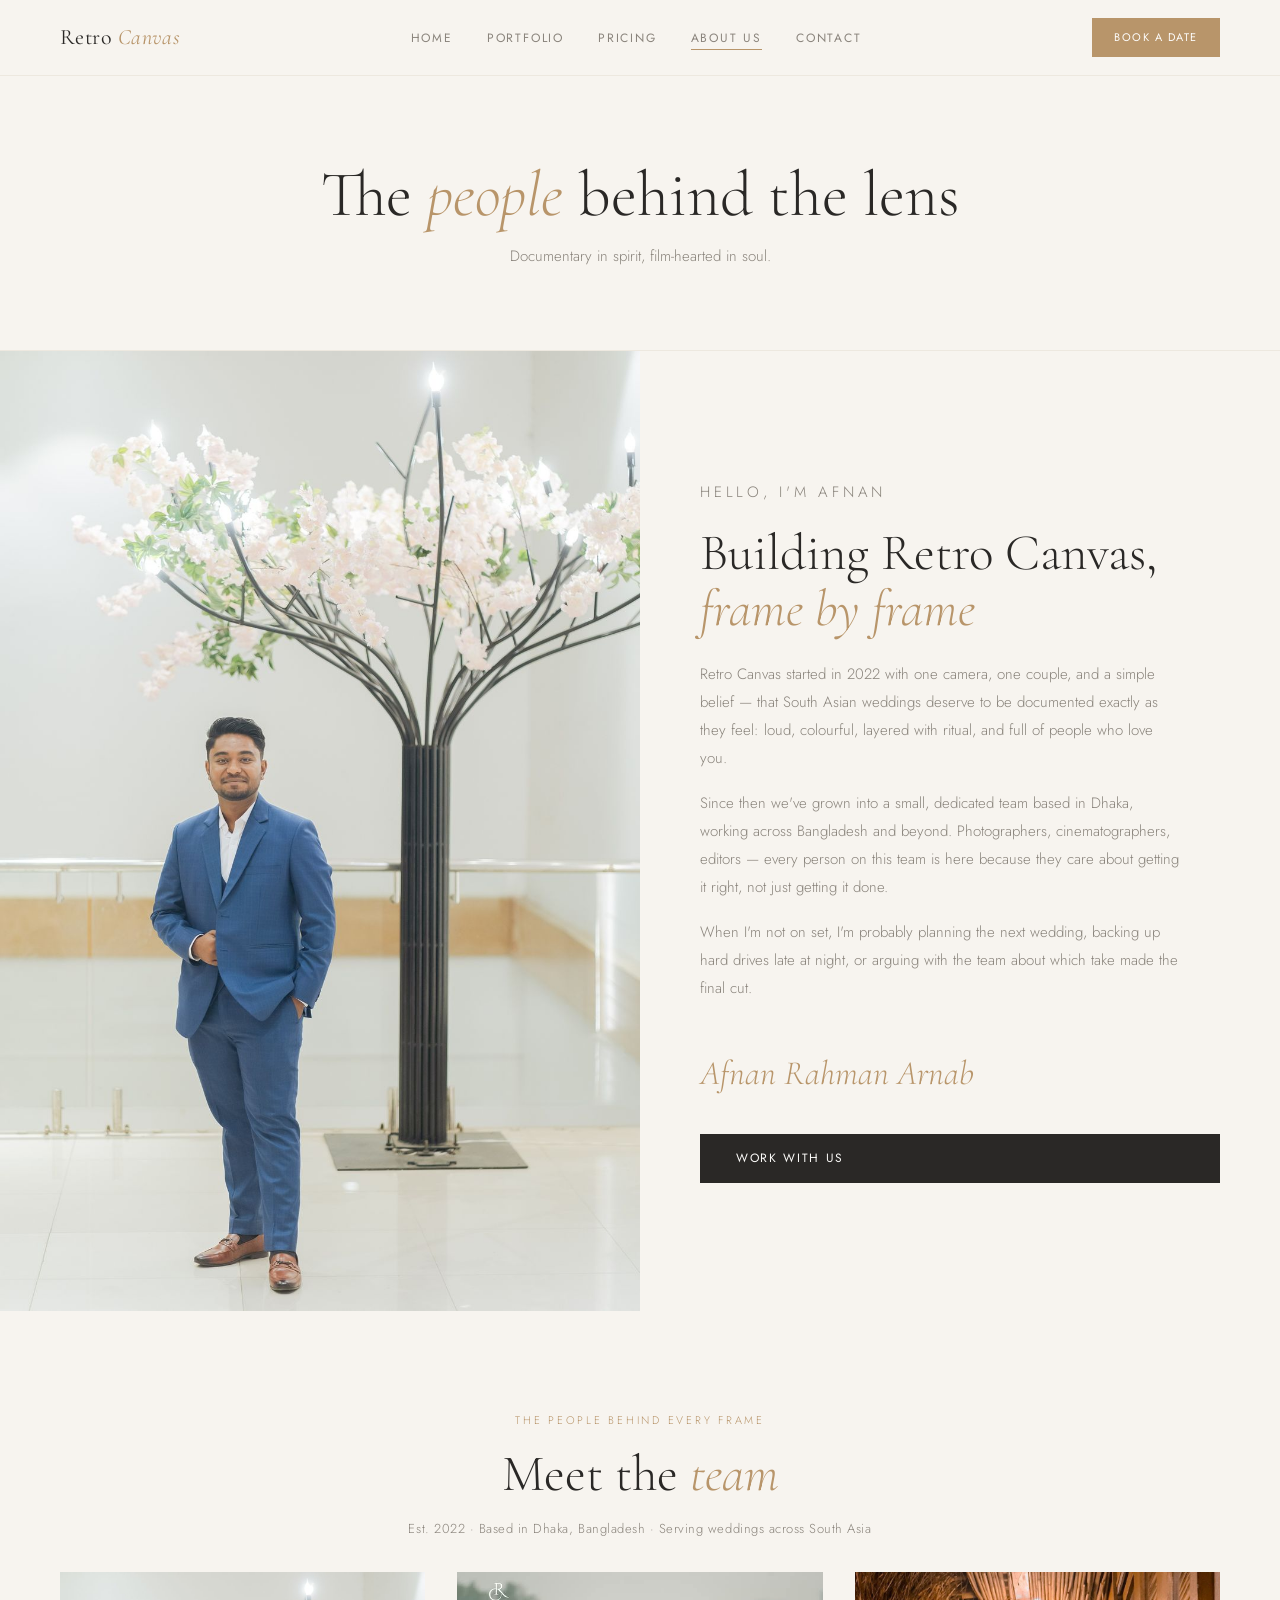
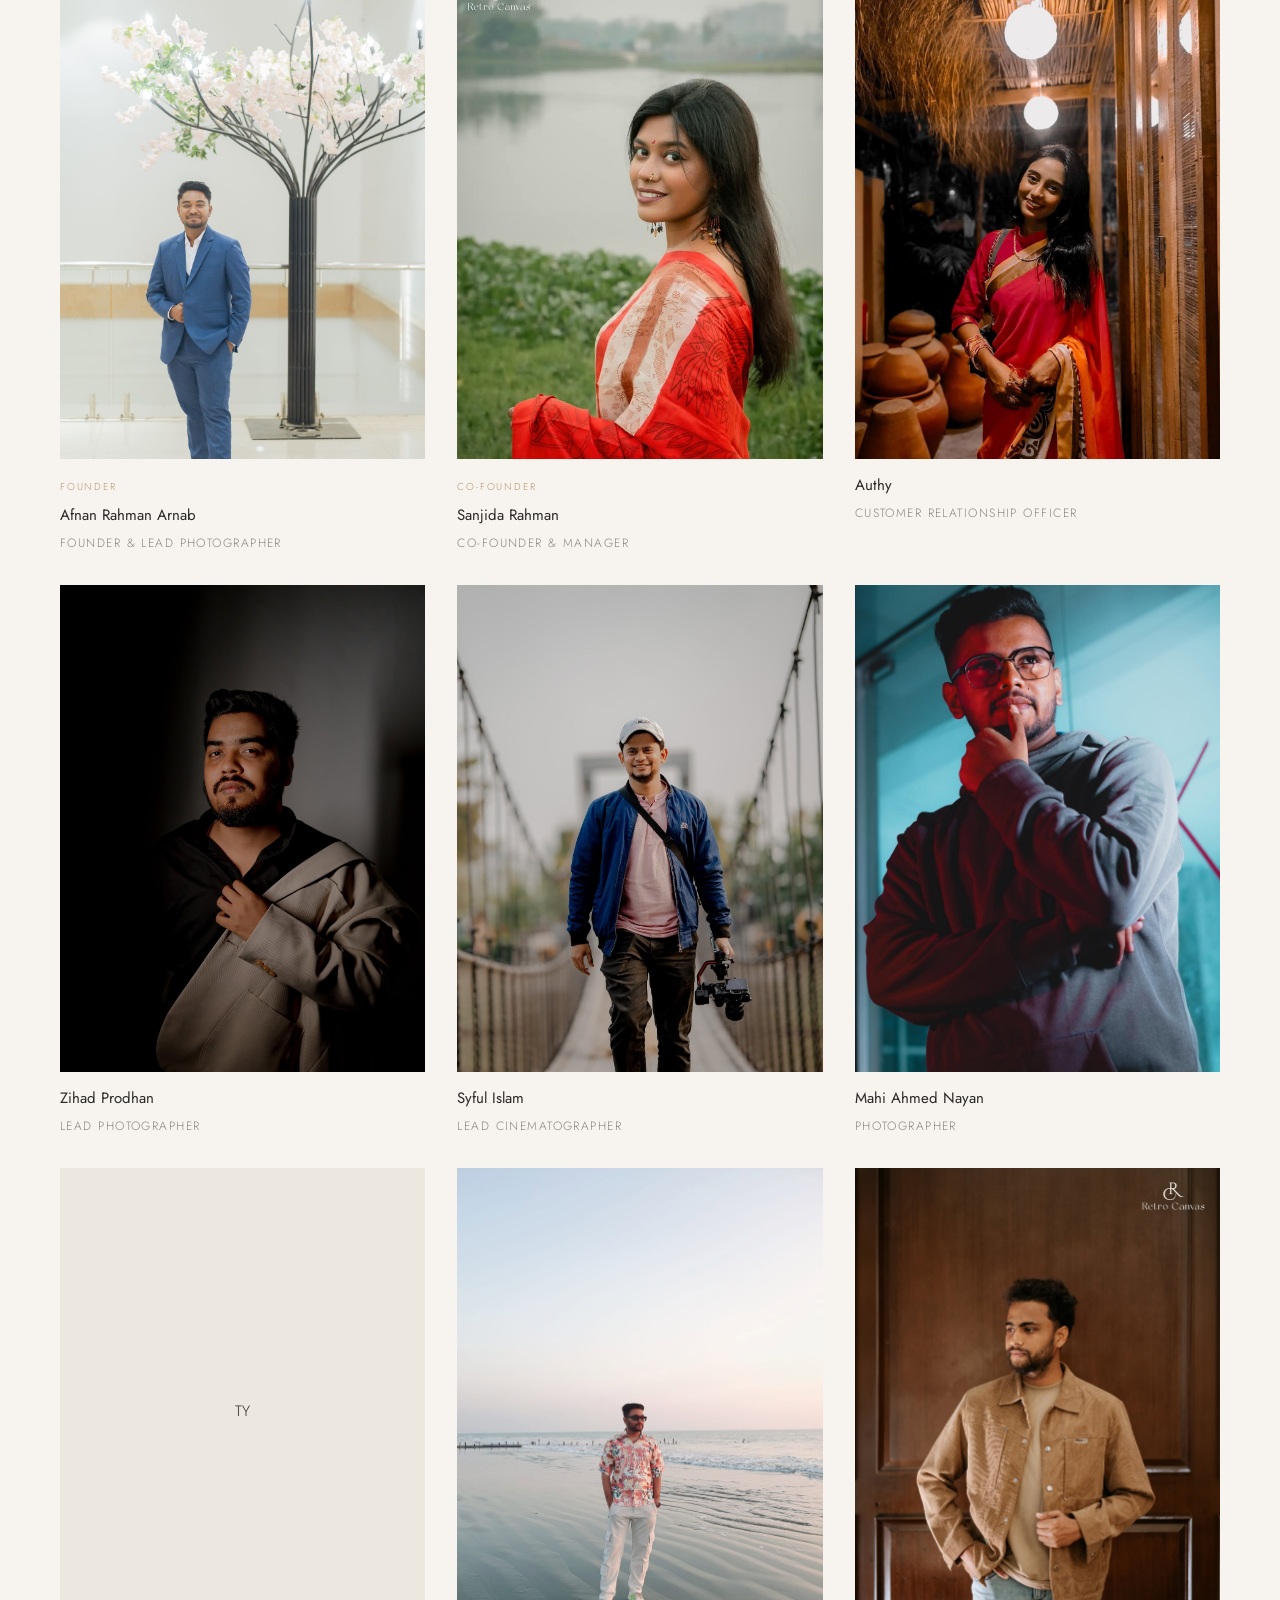
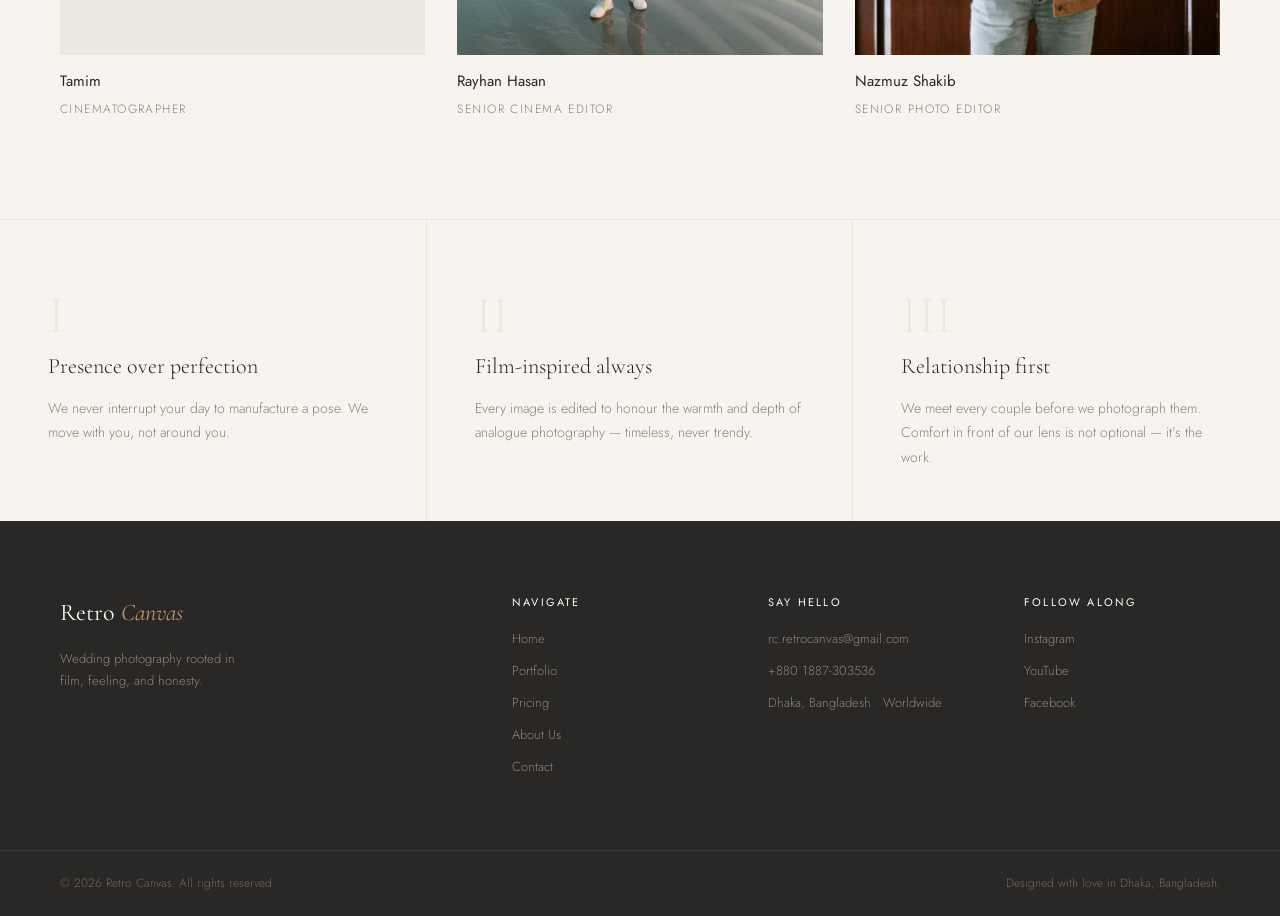
==== commit fea62115: "tamim" ====
--- a/pages/about.html
+++ b/pages/about.html
@@ -143,10 +143,21 @@
       <div class="team-avatar">
         <img src="../source/Team Photo/mahi.jpg" alt="Mahi Ahmed Nayan"
              onerror="this.style.display='none';this.nextElementSibling.style.display='block';" />
-        <span class="initials" style="display:none;">RY</span>
+        <span class="initials" style="display:none;">MAN</span>
       </div>
       <p class="team-name">Mahi Ahmed Nayan</p>
       <p class="team-role">Photographer</p>
+    </div>
+
+    <!-- 6. Tamim -->
+    <div class="team-card">
+      <div class="team-avatar">
+        <img src="../source/Team Photo/tamim.jpg" alt="Tamim"
+             onerror="this.style.display='none';this.nextElementSibling.style.display='block';" />
+        <span class="initials" style="display:none;">TY</span>
+      </div>
+      <p class="team-name">Tamim</p>
+      <p class="team-role">Cinematographer</p>
     </div>
 
     <!-- 7. Rayhan -->
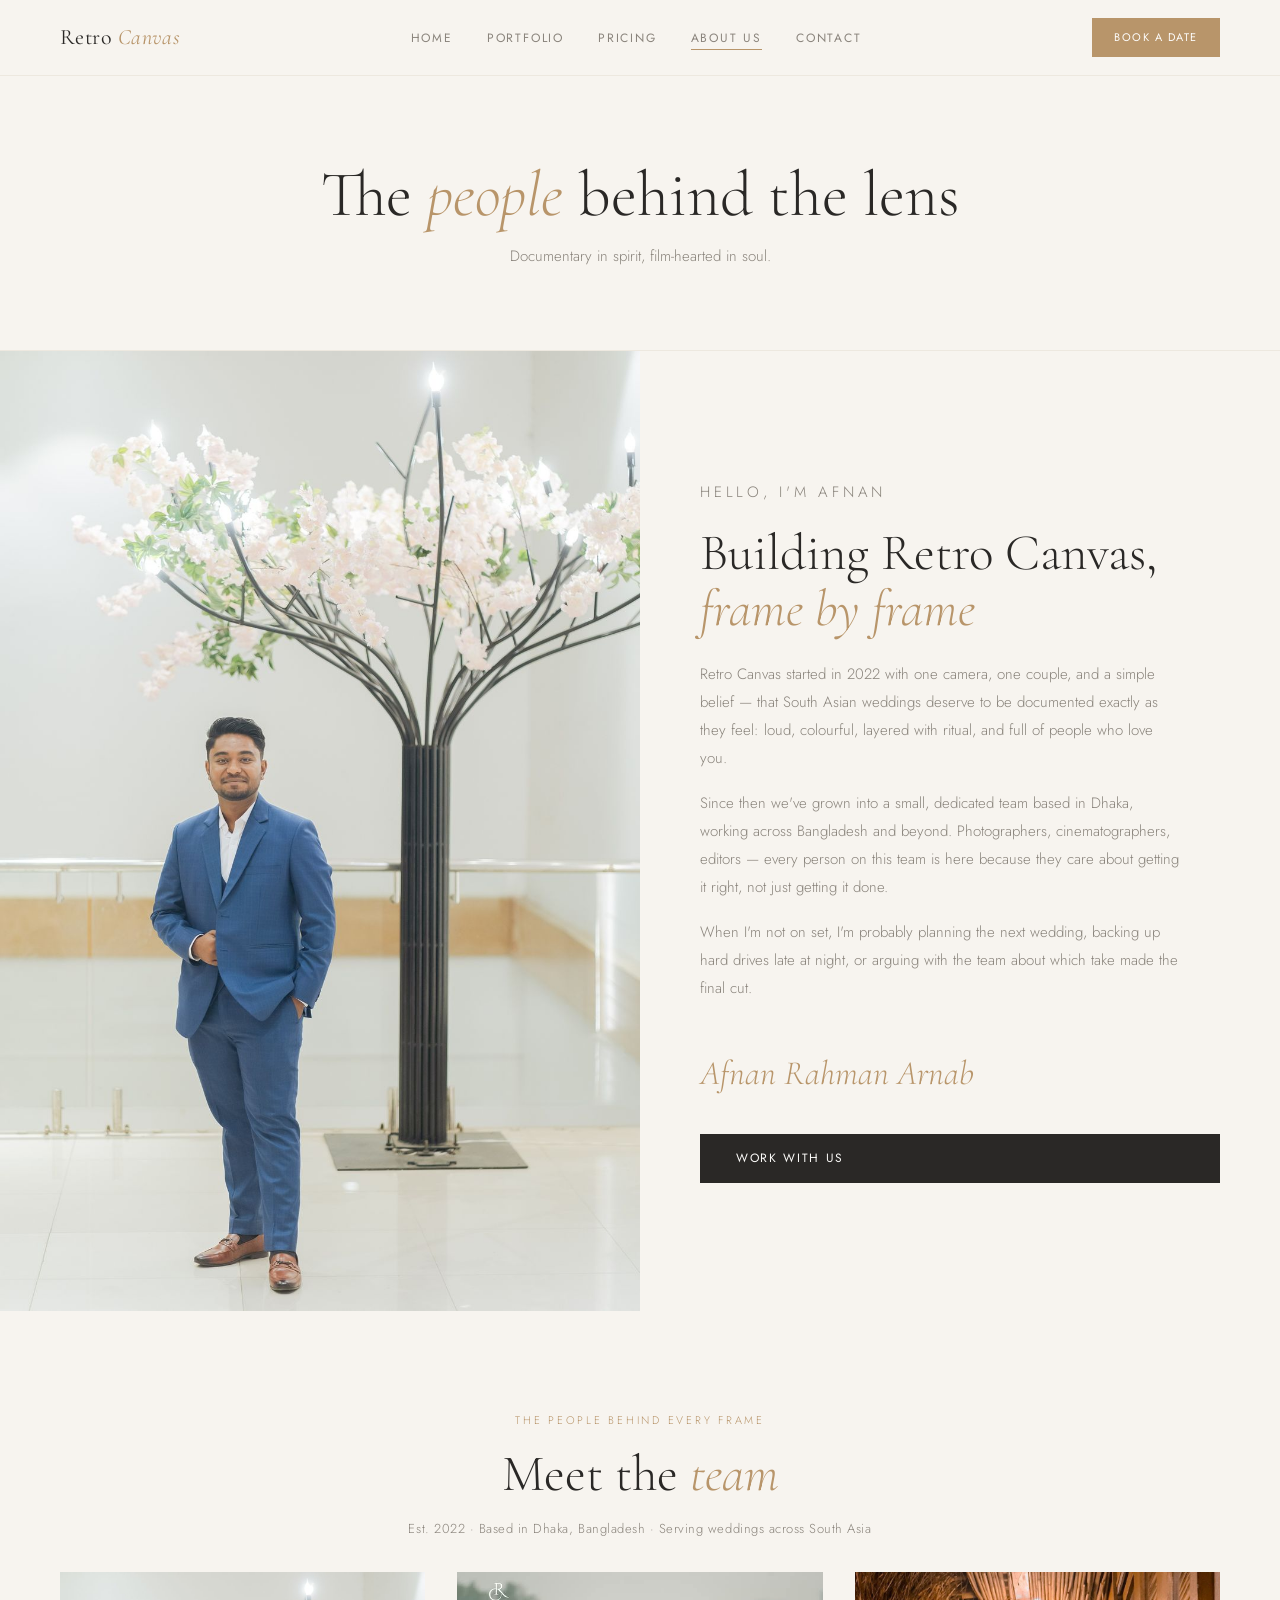
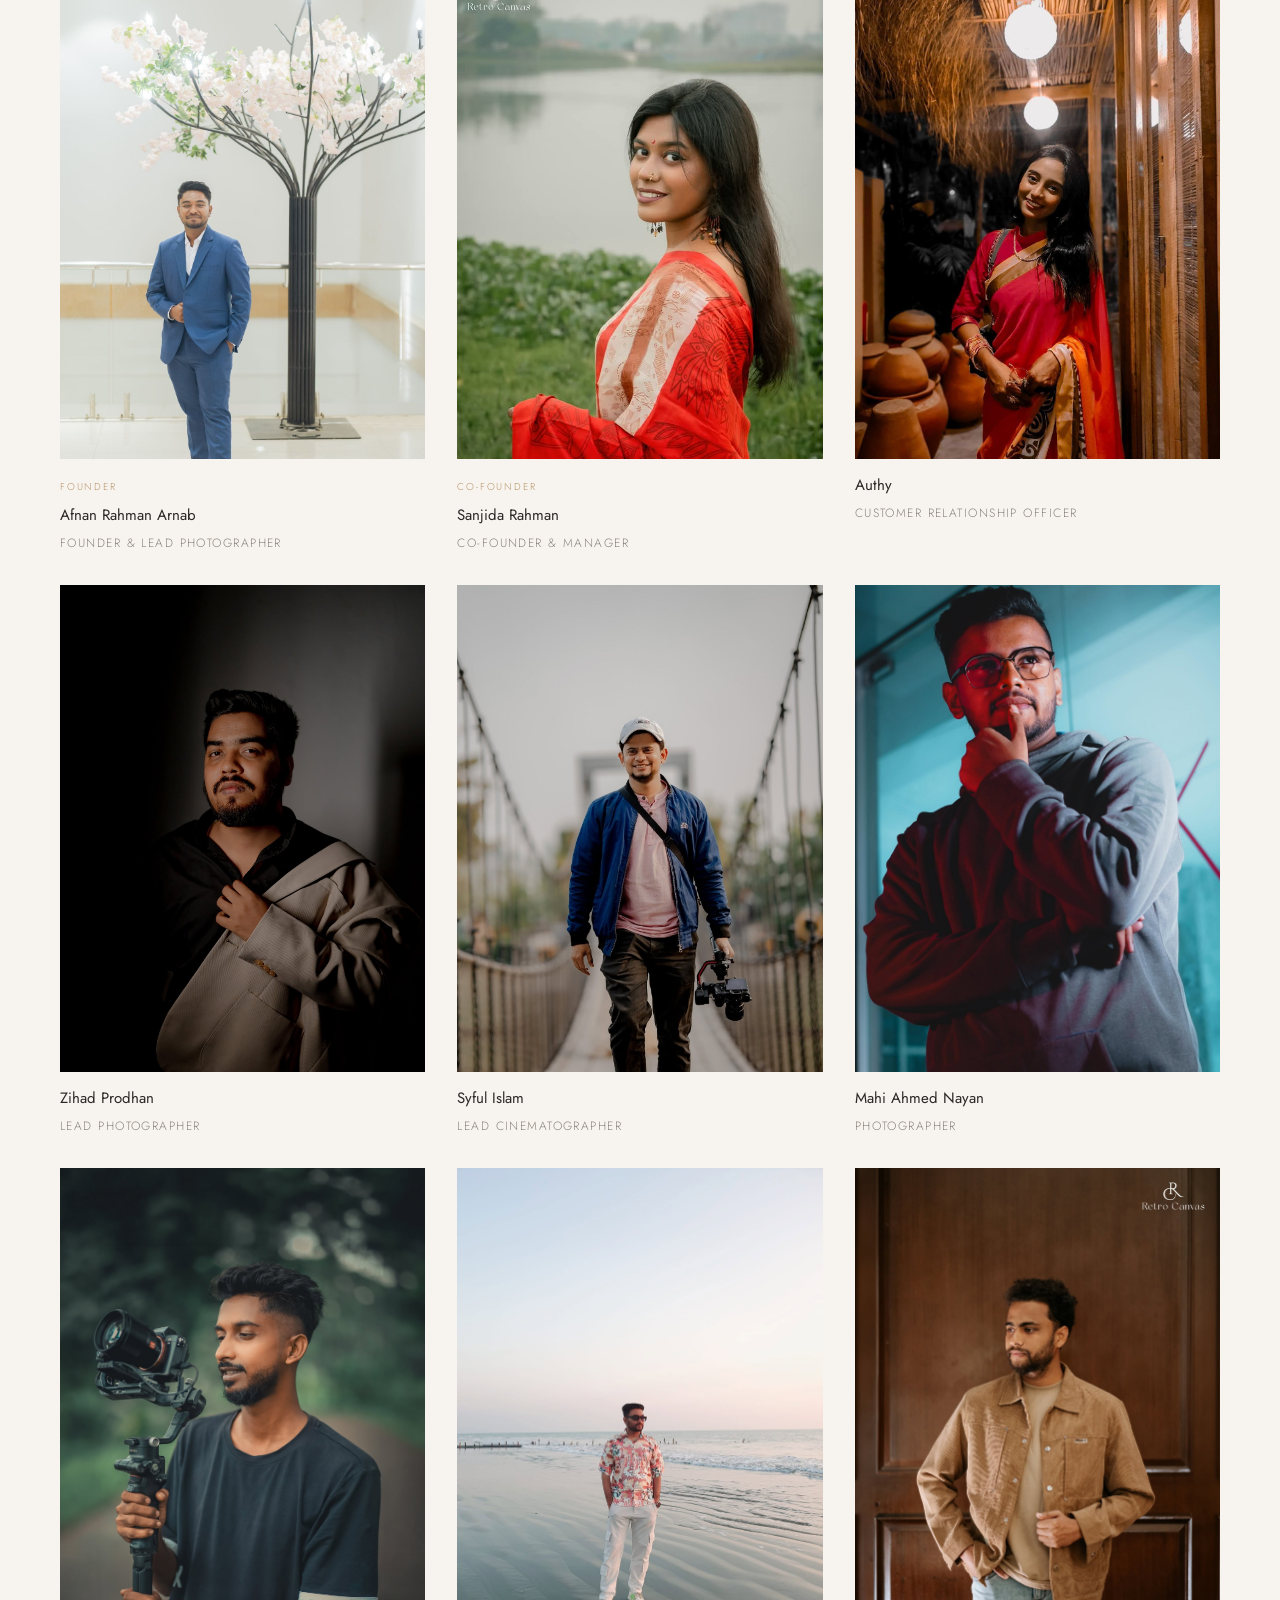
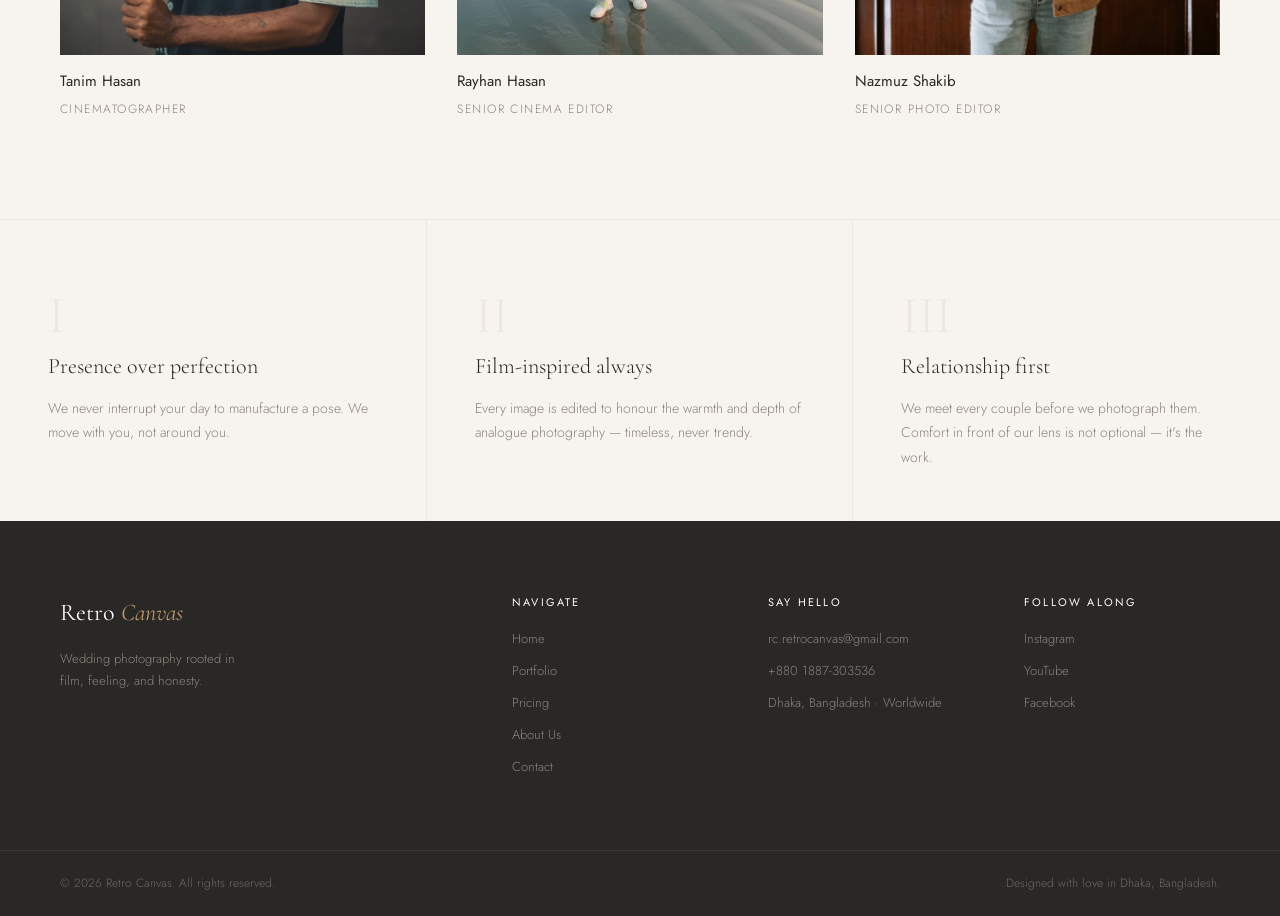
==== commit f1ad6aad: "tanim" ====
--- a/pages/about.html
+++ b/pages/about.html
@@ -149,14 +149,14 @@
       <p class="team-role">Photographer</p>
     </div>
 
-    <!-- 6. Tamim -->
-    <div class="team-card">
-      <div class="team-avatar">
-        <img src="../source/Team Photo/tamim.jpg" alt="Tamim"
-             onerror="this.style.display='none';this.nextElementSibling.style.display='block';" />
-        <span class="initials" style="display:none;">TY</span>
-      </div>
-      <p class="team-name">Tamim</p>
+    <!-- 6. Tanim Hasan -->
+    <div class="team-card">
+      <div class="team-avatar">
+        <img src="../source/Team Photo/tanim.jpg" alt="Tanim Hasan"
+             onerror="this.style.display='none';this.nextElementSibling.style.display='block';" />
+        <span class="initials" style="display:none;">TH</span>
+      </div>
+      <p class="team-name">Tanim Hasan</p>
       <p class="team-role">Cinematographer</p>
     </div>
 
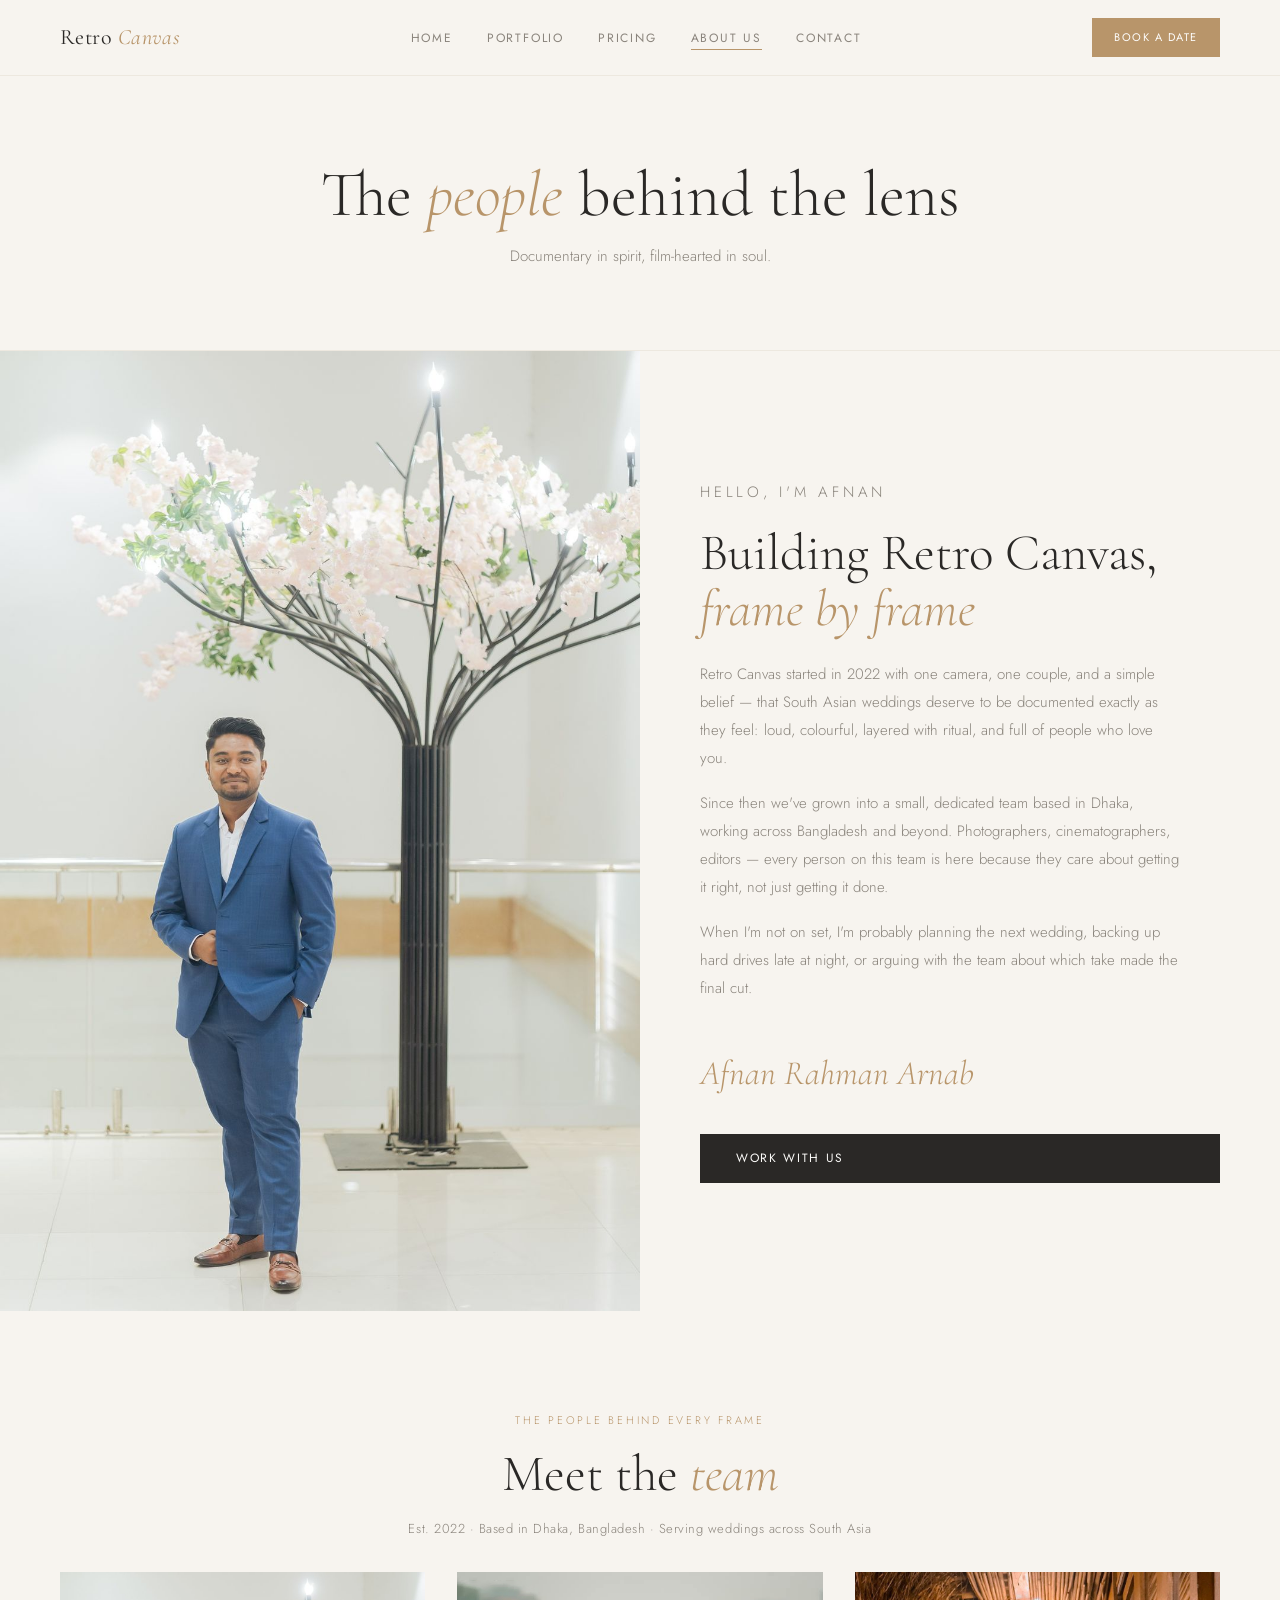
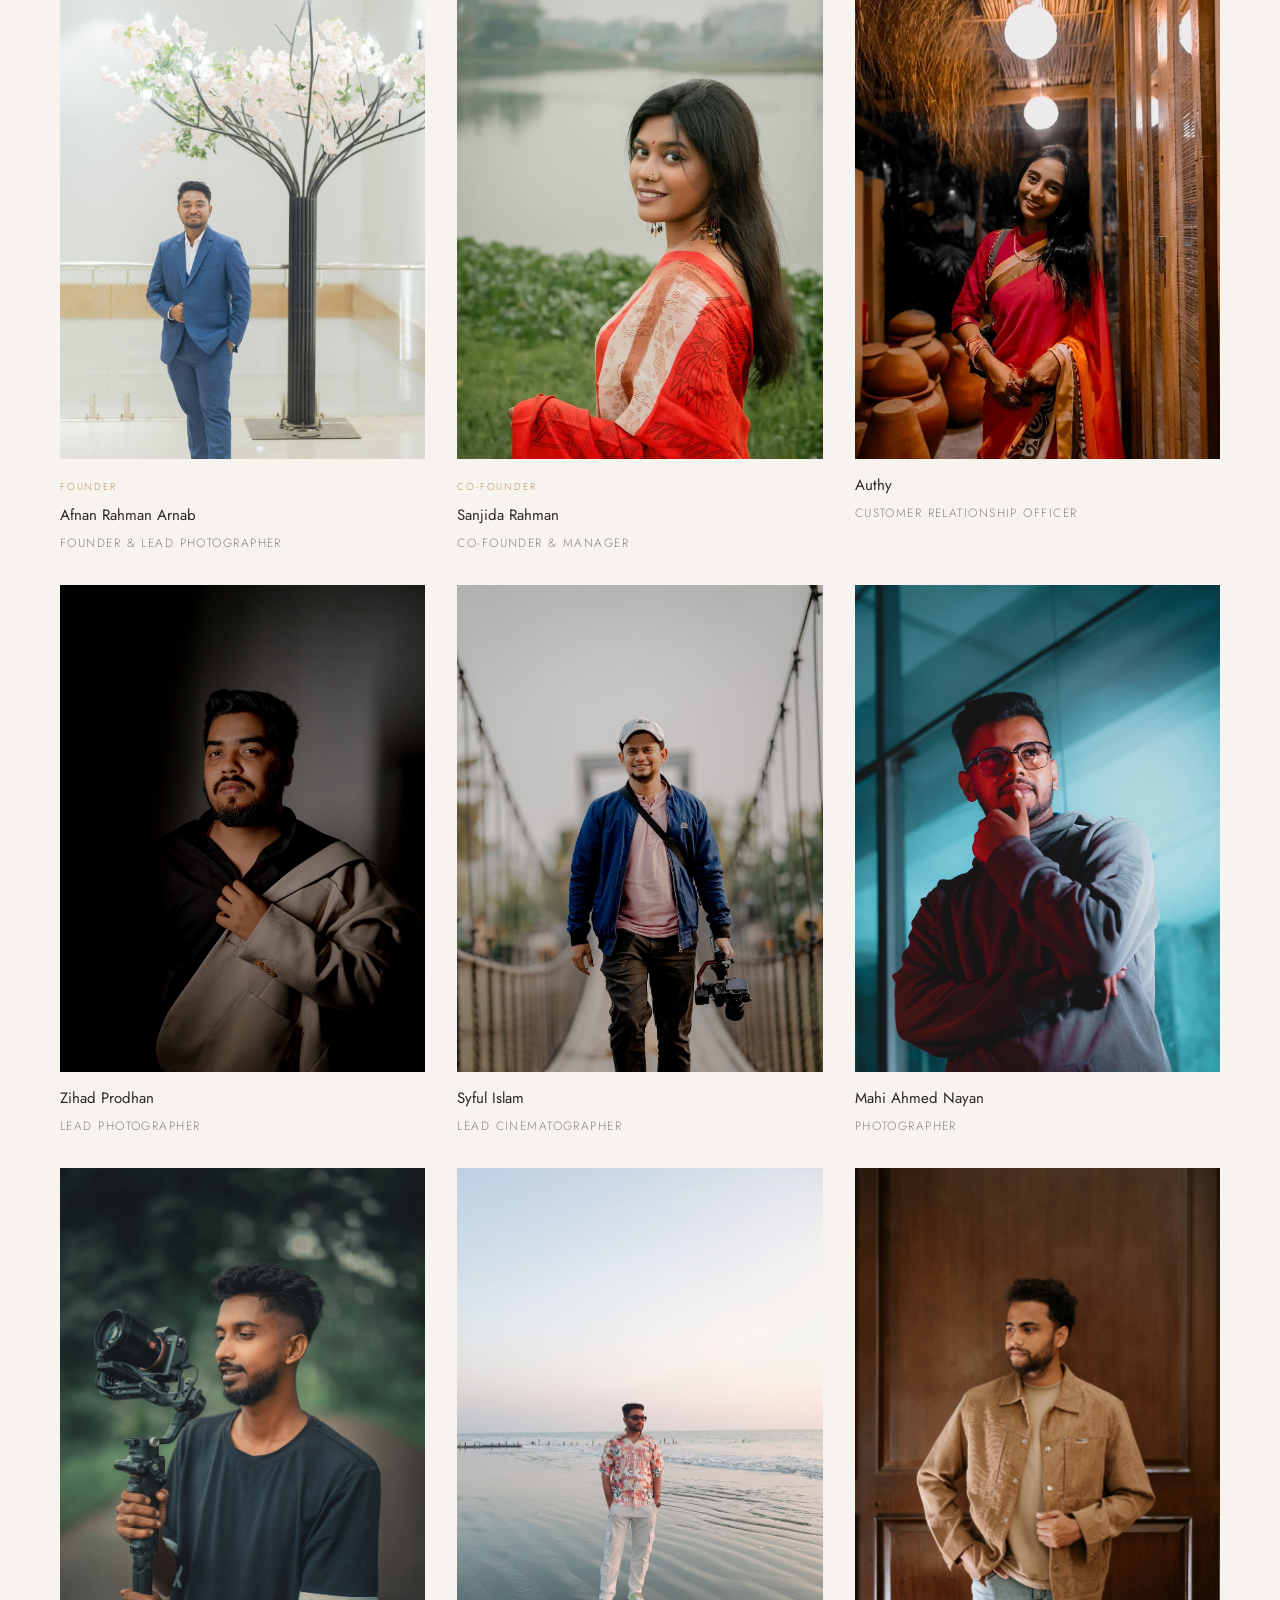
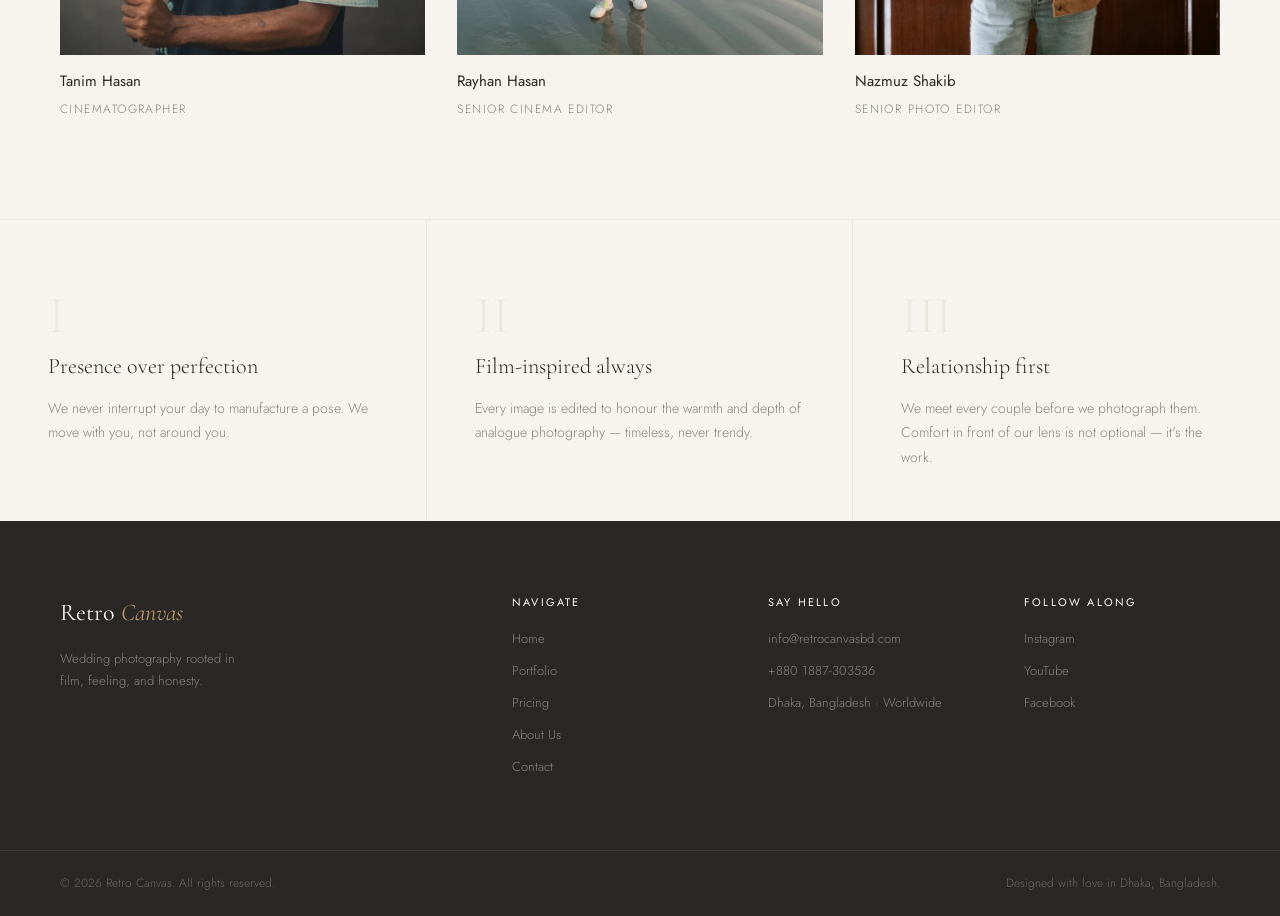
==== commit 50496cc4: "email" ====
--- a/pages/about.html
+++ b/pages/about.html
@@ -218,7 +218,7 @@
       </div>
       <div class="footer-contact">
         <strong>Say Hello</strong>
-        <a href="mailto:rc.retrocanvas@gmail.com">rc.retrocanvas@gmail.com</a>
+        <a href="mailto:info@retrocanvasbd.com">info@retrocanvasbd.com</a>
         <a href="tel:+8801887303536">+880 1887-303536</a>
         <span>Dhaka, Bangladesh · Worldwide</span>
       </div>
--- a/css/pages.css
+++ b/css/pages.css
@@ -271,6 +271,35 @@
   color: var(--accent);
   text-decoration: none;
   font-weight: 500;
+}
+/* ── SHOOT TYPE NOTICE ───────────────────────────────────────── */
+.pkg-shoot-notice {
+  display: flex;
+  align-items: center;
+  justify-content: center;
+  gap: 10px;
+  background: var(--charcoal);
+  color: var(--dust);
+  font-family: var(--sans);
+  font-size: 13px;
+  font-weight: 300;
+  letter-spacing: 0.05em;
+  padding: 14px var(--gap-lg);
+  margin-bottom: 48px;
+  text-align: center;
+}
+
+.pkg-shoot-notice svg {
+  color: var(--accent);
+  flex-shrink: 0;
+  width: 16px;
+  height: 16px;
+}
+
+.pkg-shoot-notice strong {
+  color: var(--white);
+  font-weight: 500;
+  letter-spacing: 0.03em;
 }
 
 /* ── ABOUT PAGE ──────────────────────────────────────────────── */
@@ -568,7 +597,12 @@
   .category-tabs { grid-template-columns: repeat(2, 1fr); }
   .cat-tab { padding: 16px 12px; font-size: 13px; }
   .pkg-card { padding: 32px 24px 36px; }
-
+  .pkg-shoot-notice {
+    font-size: 12px;
+    padding: 12px 16px;
+    gap: 8px;
+  }
   /* Team */
   .team-grid { grid-template-columns: 1fr; }
+  
 }
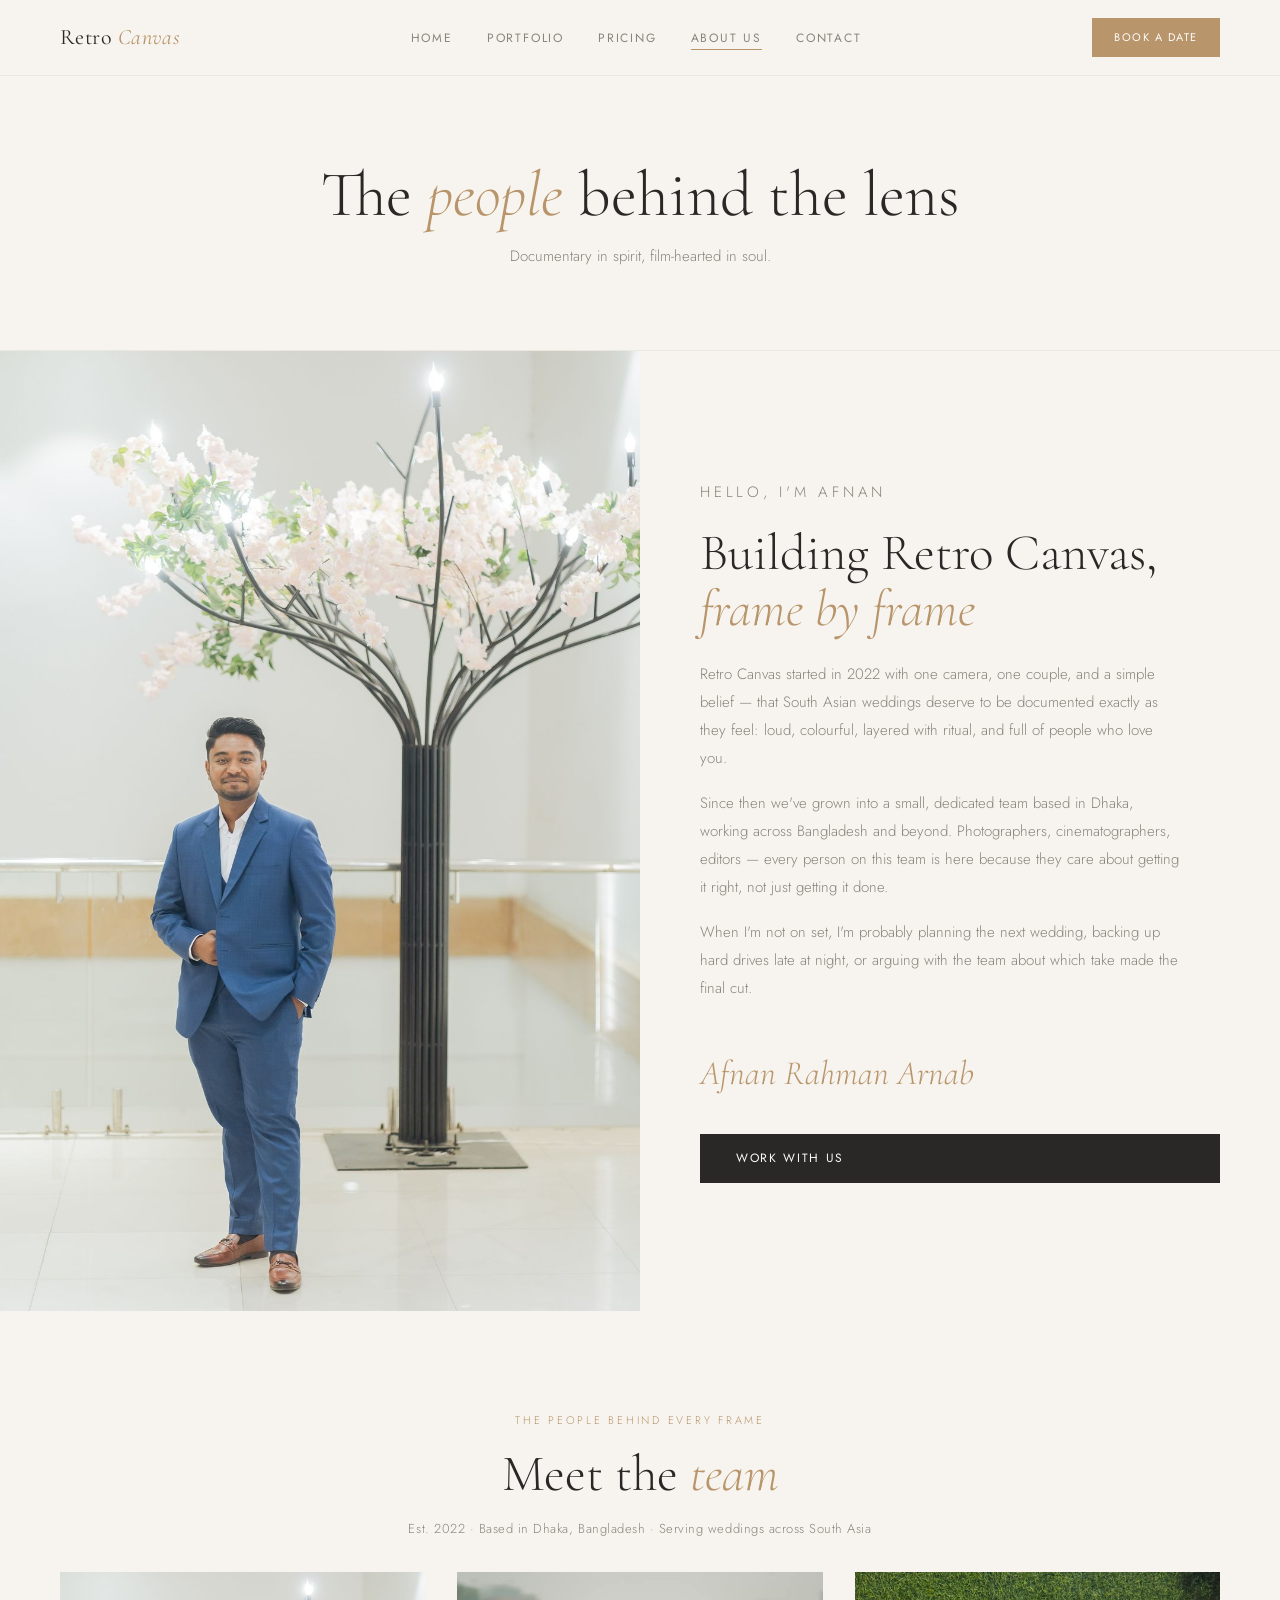
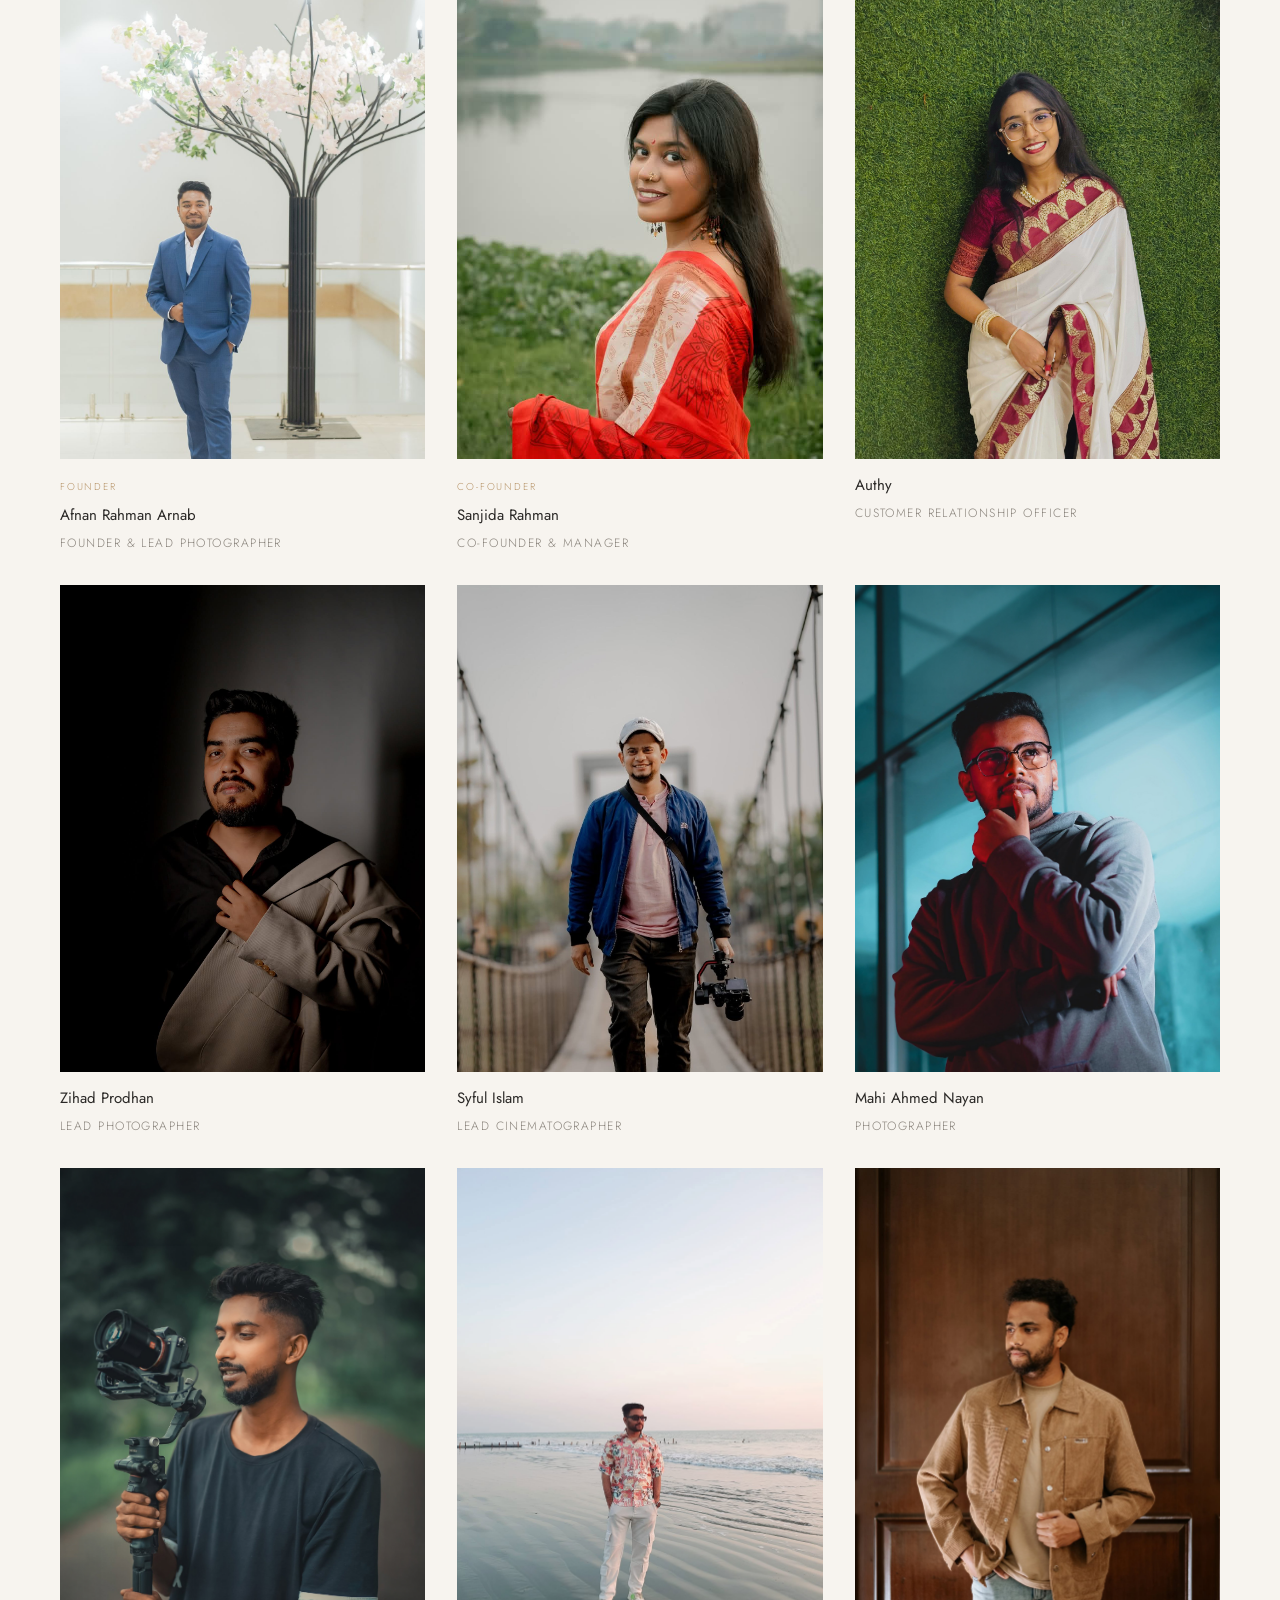
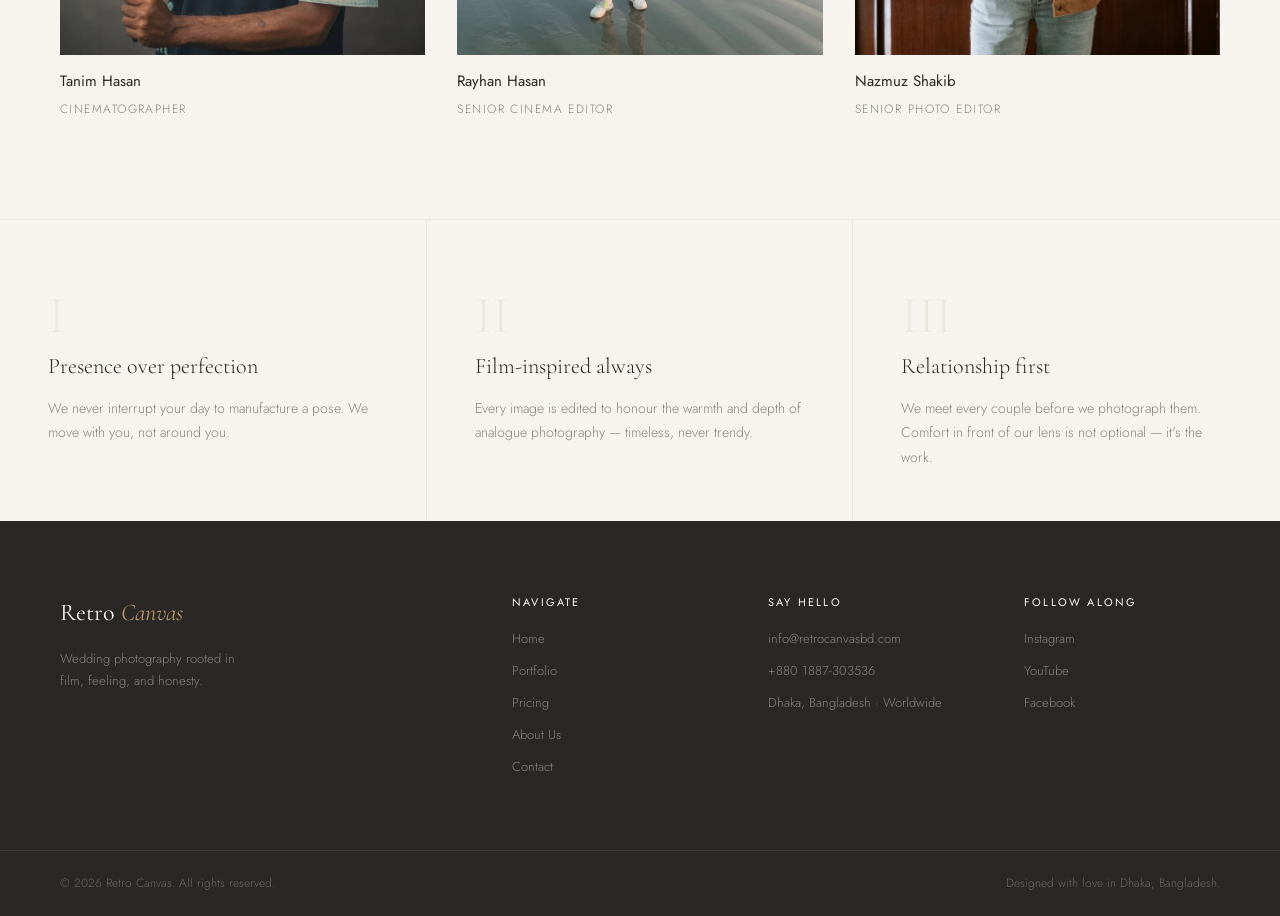
==== commit f9ef52d2: "update" ====
--- a/pages/about.html
+++ b/pages/about.html
@@ -4,6 +4,10 @@
   <meta charset="UTF-8" />
   <meta name="viewport" content="width=device-width, initial-scale=1.0"/>
   <title>About Us — Retro Canvas Wedding Photography</title>
+  <link rel="preconnect" href="https://fonts.googleapis.com">
+  <link rel="preconnect" href="https://fonts.gstatic.com" crossorigin>
+  <link href="https://fonts.googleapis.com/css2?family=Cormorant+Garamond:ital,wght@0,300;0,400;1,400&family=Jost:wght@300;400;500&display=swap" rel="stylesheet">
+
   <link rel="stylesheet" href="../css/global.css" />
   <link rel="stylesheet" href="../css/pages.css" />
 </head>
@@ -35,7 +39,7 @@
   <div class="about-layout">
     <div class="about-image-block">
       <img
-        src="../source/Team Photo/afnan.jpg"
+        src="../source/team-photo/afnan.jpg"
         alt="Afnan Rahman Arnab"
         onerror="this.style.display='none'; this.nextElementSibling.style.display='flex';"
       />
@@ -59,8 +63,8 @@
 
   <!-- ============================================================
     TEAM GRID
-    All photos live in:  source/Team Photo/
-    Path from pages/ folder: ../source/Team Photo/FILENAME.jpg
+    All photos live in:  source/team-photo/
+    Path from pages/ folder: ../source/team-photo/FILENAME.jpg
 
     FILE NAMES TO USE (rename your files to match exactly):
       afnan.jpg
@@ -84,7 +88,7 @@
     <!-- 1. Afnan -->
     <div class="team-card">
       <div class="team-avatar">
-        <img src="../source/Team Photo/afnan.jpg" alt="Afnan Rahman Arnab"
+        <img src="../source/team-photo/afnan.jpg" alt="Afnan Rahman Arnab" loading="lazy" decoding="async"
              onerror="this.style.display='none';this.nextElementSibling.style.display='block';" />
         <span class="initials" style="display:none;">AR</span>
       </div>
@@ -96,7 +100,7 @@
     <!-- 2. Sanjida -->
     <div class="team-card">
       <div class="team-avatar">
-        <img src="../source/Team Photo/maria.jpg" alt="Sanjida Rahman"
+        <img src="../source/team-photo/maria.jpg" alt="Sanjida Rahman" loading="lazy" decoding="async"
              onerror="this.style.display='none';this.nextElementSibling.style.display='block';" />
         <span class="initials" style="display:none;">SR</span>
       </div>
@@ -108,7 +112,7 @@
     <!-- 3. Authy -->
     <div class="team-card">
       <div class="team-avatar">
-        <img src="../source/Team Photo/authy.jpg" alt="Authy"
+        <img src="../source/team-photo/authy.jpg" alt="Authy" loading="lazy" decoding="async"
              onerror="this.style.display='none';this.nextElementSibling.style.display='block';" />
         <span class="initials" style="display:none;">AU</span>
       </div>
@@ -119,7 +123,7 @@
     <!-- 4. Zihad -->
     <div class="team-card">
       <div class="team-avatar">
-        <img src="../source/Team Photo/zihad.jpg" alt="Zihad Prodhan"
+        <img src="../source/team-photo/zihad.jpg" alt="Zihad Prodhan" loading="lazy" decoding="async"
              onerror="this.style.display='none';this.nextElementSibling.style.display='block';" />
         <span class="initials" style="display:none;">ZP</span>
       </div>
@@ -130,7 +134,7 @@
     <!-- 5. Syful -->
     <div class="team-card">
       <div class="team-avatar">
-        <img src="../source/Team Photo/syful.jpg" alt="Syful Islam"
+        <img src="../source/team-photo/syful.jpg" alt="Syful Islam" loading="lazy" decoding="async"
              onerror="this.style.display='none';this.nextElementSibling.style.display='block';" />
         <span class="initials" style="display:none;">SI</span>
       </div>
@@ -141,7 +145,7 @@
     <!-- 6. Mahi -->
     <div class="team-card">
       <div class="team-avatar">
-        <img src="../source/Team Photo/mahi.jpg" alt="Mahi Ahmed Nayan"
+        <img src="../source/team-photo/mahi.jpg" alt="Mahi Ahmed Nayan" loading="lazy" decoding="async"
              onerror="this.style.display='none';this.nextElementSibling.style.display='block';" />
         <span class="initials" style="display:none;">MAN</span>
       </div>
@@ -152,7 +156,7 @@
     <!-- 6. Tanim Hasan -->
     <div class="team-card">
       <div class="team-avatar">
-        <img src="../source/Team Photo/tanim.jpg" alt="Tanim Hasan"
+        <img src="../source/team-photo/tanim.jpg" alt="Tanim Hasan" loading="lazy" decoding="async"
              onerror="this.style.display='none';this.nextElementSibling.style.display='block';" />
         <span class="initials" style="display:none;">TH</span>
       </div>
@@ -163,7 +167,7 @@
     <!-- 7. Rayhan -->
     <div class="team-card">
       <div class="team-avatar">
-        <img src="../source/Team Photo/rayhan.jpg" alt="Rayhan Hasan"
+        <img src="../source/team-photo/rayhan.jpg" alt="Rayhan Hasan" loading="lazy" decoding="async"
              onerror="this.style.display='none';this.nextElementSibling.style.display='block';" />
         <span class="initials" style="display:none;">RY</span>
       </div>
@@ -174,7 +178,7 @@
     <!-- 8. Nazmuz -->
     <div class="team-card">
       <div class="team-avatar">
-        <img src="../source/Team Photo/nazmuz.jpg" alt="Nazmuz Shakib"
+        <img src="../source/team-photo/nazmuz.jpg" alt="Nazmuz Shakib" loading="lazy" decoding="async"
              onerror="this.style.display='none';this.nextElementSibling.style.display='block';" />
         <span class="initials" style="display:none;">NS</span>
       </div>
--- a/css/global.css
+++ b/css/global.css
@@ -7,7 +7,10 @@
    Change ONE value here and it updates everywhere on the site.
    ================================================================ */
 
-@import url('https://fonts.googleapis.com/css2?family=Cormorant+Garamond:ital,wght@0,300;0,400;0,500;1,300;1,400&family=Jost:wght@300;400;500&display=swap');
+/* Fonts are now loaded via <link rel="preconnect"> + <link rel="stylesheet">
+   in each page's <head> — see fonts-head-snippet.html.
+   NEVER use @import for Google Fonts here again: it forces a fully serial
+   fetch chain (this CSS → font CSS → font files) before anything can paint. */
 
 /* ── DESIGN TOKENS ─────────────────────────────────────────────
    CUSTOMIZE: Change these hex values to restyle the whole site
--- a/css/pages.css
+++ b/css/pages.css
@@ -1,12 +1,12 @@
 /* ================================================================
-   pages.css — Inner page styles (Portfolio, Pricing, About, Contact)
+   pages.css — Inner page styles (Pricing, About, Contact)
    ================================================================ */
 
 /* ── PRICING PAGE ────────────────────────────────────────────── */
 
 .category-tabs {
   display: grid;
-  grid-template-columns: repeat(4, 1fr);
+  grid-template-columns: repeat(5, 1fr);
   gap: 3px;
   background: var(--warm);
   padding: 3px;
@@ -24,6 +24,8 @@
   color: var(--charcoal);
   padding: 20px 12px;
   text-align: center;
+  text-decoration: none;
+  display: block;
   transition: background 0.25s ease, color 0.25s ease;
 }
 .cat-tab:hover { color: var(--accent); }
@@ -42,6 +44,7 @@
   letter-spacing: 0.01em;
 }
 .pkg-section-title em { font-style: italic; color: var(--accent); }
+
 .pkg-section-sub {
   text-align: center;
   font-size: 13px;
@@ -50,8 +53,10 @@
   margin-bottom: 36px;
 }
 
-.pkg-category { display: none; }
-.pkg-category.active { display: block; }
+/* All sections always visible — no hiding */
+.pkg-category {
+  display: block;
+}
 
 .pkg-grid-3 {
   display: grid;
@@ -185,93 +190,13 @@
   letter-spacing: 0.02em;
 }
 
+/* Divider between sections — sits OUTSIDE .pkg-category in HTML */
 .section-divider {
   border: none;
   border-top: 1px solid var(--warm);
   margin: 56px var(--gap-lg) 0;
 }
 
-.addon-strip {
-  background: var(--charcoal);
-  padding: 32px var(--gap-lg);
-  display: flex;
-  flex-direction: column;
-  gap: 0;
-  margin: 0 var(--gap-lg);
-}
-.addon-strip-item {
-  display: flex;
-  align-items: center;
-  justify-content: space-between;
-  gap: 24px;
-  padding: 24px 0;
-  flex-wrap: wrap;
-}
-.addon-strip-divider {
-  border: none;
-  border-top: 1px solid rgba(255,255,255,0.08);
-}
-.addon-strip-text { color: var(--ivory); font-size: 15px; }
-.addon-strip-text strong {
-  font-family: var(--serif);
-  font-size: 20px;
-  display: block;
-  margin-bottom: 4px;
-  font-weight: 300;
-}
-.addon-strip-price {
-  font-family: var(--serif);
-  font-size: 32px;
-  font-weight: 300;
-  color: var(--accent);
-  white-space: nowrap;
-}
-
-.terms-section {
-  margin: 56px var(--gap-lg) 0;
-  padding: 44px 48px;
-  background: var(--warm);
-  border-left: 3px solid var(--accent);
-}
-.terms-section h3 {
-  font-family: var(--serif);
-  font-size: 22px;
-  font-weight: 300;
-  color: var(--charcoal);
-  margin-bottom: 24px;
-}
-.terms-list {
-  list-style: none;
-  display: flex;
-  flex-direction: column;
-  gap: 14px;
-}
-.terms-list li {
-  font-size: 13px;
-  color: var(--mist);
-  line-height: 1.75;
-  display: flex;
-  gap: 12px;
-}
-.terms-list li::before {
-  content: '*';
-  color: var(--accent);
-  flex-shrink: 0;
-  font-size: 16px;
-  line-height: 1.4;
-}
-.terms-contact {
-  margin-top: 28px;
-  padding-top: 24px;
-  border-top: 1px solid var(--dust);
-  font-size: 14px;
-  color: var(--charcoal);
-}
-.terms-contact a {
-  color: var(--accent);
-  text-decoration: none;
-  font-weight: 500;
-}
 /* ── SHOOT TYPE NOTICE ───────────────────────────────────────── */
 .pkg-shoot-notice {
   display: flex;
@@ -285,30 +210,154 @@
   font-weight: 300;
   letter-spacing: 0.05em;
   padding: 14px var(--gap-lg);
-  margin-bottom: 48px;
+  margin: 0 var(--gap-lg) 36px;
   text-align: center;
 }
-
 .pkg-shoot-notice svg {
   color: var(--accent);
   flex-shrink: 0;
   width: 16px;
   height: 16px;
 }
-
 .pkg-shoot-notice strong {
   color: var(--white);
   font-weight: 500;
   letter-spacing: 0.03em;
 }
 
+/* ── ADD-ONS SECTION LABEL ───────────────────────────────────── */
+.addon-section-label {
+  text-align: center;
+  padding: 72px var(--gap-lg) 28px;
+  border-top: 1px solid var(--warm);
+  margin-top: 56px;
+}
+.addon-section-label span {
+  font-family: var(--serif);
+  font-size: clamp(24px, 2.5vw, 36px);
+  font-weight: 300;
+  color: var(--charcoal);
+  letter-spacing: 0.03em;
+  display: block;
+  margin-bottom: 10px;
+}
+.addon-section-label span em {
+  font-style: italic;
+  color: var(--accent);
+}
+.addon-section-label p {
+  font-size: 13px;
+  color: var(--mist);
+  letter-spacing: 0.06em;
+  margin: 0;
+}
+
+/* ── ADD-ON STRIP ────────────────────────────────────────────── */
+.addon-strip {
+  background: var(--charcoal);
+  padding: 32px var(--gap-lg);
+  display: flex;
+  flex-direction: column;
+  gap: 0;
+  margin: 0 var(--gap-lg);
+}
+.addon-strip-item {
+  display: flex;
+  align-items: center;
+  justify-content: space-between;
+  gap: 24px;
+  padding: 24px 0;
+  flex-wrap: wrap;
+}
+.addon-strip-divider {
+  border: none;
+  border-top: 1px solid rgba(255,255,255,0.08);
+}
+.addon-strip-text { color: var(--ivory); font-size: 15px; }
+.addon-strip-text strong {
+  font-family: var(--serif);
+  font-size: 20px;
+  display: block;
+  margin-bottom: 4px;
+  font-weight: 300;
+}
+.addon-strip-price {
+  font-family: var(--serif);
+  font-size: 32px;
+  font-weight: 300;
+  color: var(--accent);
+  white-space: nowrap;
+}
+
+/* ── TERMS & CONDITIONS ──────────────────────────────────────── */
+.terms-section {
+  margin: 56px var(--gap-lg) 0;
+  padding: 44px 48px;
+  background: var(--warm);
+  border-left: 3px solid var(--accent);
+}
+.terms-section h3 {
+  font-family: var(--serif);
+  font-size: 22px;
+  font-weight: 300;
+  color: var(--charcoal);
+  margin-bottom: 24px;
+}
+.terms-list {
+  list-style: none;
+  display: flex;
+  flex-direction: column;
+  gap: 14px;
+}
+.terms-list li {
+  font-size: 13px;
+  color: var(--mist);
+  line-height: 1.75;
+  display: flex;
+  gap: 12px;
+}
+.terms-list li::before {
+  content: '*';
+  color: var(--accent);
+  flex-shrink: 0;
+  font-size: 16px;
+  line-height: 1.4;
+}
+.terms-contact {
+  margin-top: 28px;
+  padding-top: 24px;
+  border-top: 1px solid var(--dust);
+  font-size: 14px;
+  color: var(--charcoal);
+}
+.terms-contact a {
+  color: var(--accent);
+  text-decoration: none;
+  font-weight: 500;
+}
+
+/* ── PRICING BOTTOM CTA ──────────────────────────────────────── */
+.pricing-bottom-cta {
+  padding: 60px var(--gap-lg);
+  text-align: center;
+  border-top: 1px solid var(--warm);
+  margin-top: 56px;
+  display: flex;
+  flex-direction: column;
+  align-items: center;
+}
+.pricing-bottom-cta p {
+  font-size: 14px;
+  color: var(--mist);
+  margin-bottom: 24px;
+}
+
 /* ── ABOUT PAGE ──────────────────────────────────────────────── */
 .about-layout {
   display: grid;
   grid-template-columns: 1fr 1fr;
   min-height: 80vh;
 }
-
 .about-image-block {
   background: var(--warm);
   overflow: hidden;
@@ -321,7 +370,6 @@
   height: 100%;
   object-fit: cover;
 }
-
 .about-text-block {
   padding: 80px var(--gap-lg);
   display: flex;
@@ -399,7 +447,6 @@
   transition: none;
 }
 .team-card:hover { transform: none; }
-
 .team-badge {
   display: inline-block;
   position: static;
@@ -413,7 +460,6 @@
   margin-bottom: 8px;
   white-space: nowrap;
 }
-
 .team-avatar {
   width: 100%;
   aspect-ratio: 3 / 4;
@@ -463,7 +509,6 @@
   max-width: 1100px;
   margin: 0 auto;
 }
-
 .contact-info-block h2 {
   font-family: var(--serif);
   font-size: clamp(30px, 3.5vw, 48px);
@@ -479,7 +524,6 @@
   line-height: 1.8;
   margin-bottom: 40px;
 }
-
 .contact-details {
   display: flex;
   flex-direction: column;
@@ -493,7 +537,6 @@
   color: var(--accent);
 }
 .cd-value { font-size: 15px; color: var(--charcoal); }
-
 .contact-form {
   display: flex;
   flex-direction: column;
@@ -502,14 +545,12 @@
 }
 .form-row { display: grid; grid-template-columns: 1fr 1fr; gap: 16px; }
 .form-group { display: flex; flex-direction: column; gap: 7px; }
-
 .form-label {
   font-size: 10px;
   letter-spacing: 0.2em;
   text-transform: uppercase;
   color: var(--mist);
 }
-
 .form-input,
 .form-select,
 .form-textarea {
@@ -528,9 +569,7 @@
 .form-input:focus,
 .form-select:focus,
 .form-textarea:focus { border-color: var(--accent); }
-
 .form-textarea { resize: vertical; min-height: 120px; }
-
 .form-submit {
   font-family: var(--sans);
   font-size: 12px;
@@ -545,7 +584,6 @@
   transition: background 0.2s;
 }
 .form-submit:hover { background: var(--accent); }
-
 .form-success {
   display: none;
   font-size: 14px;
@@ -554,16 +592,14 @@
 }
 
 /* ================================================================
-   RESPONSIVE — all breakpoints combined
+   RESPONSIVE
    ================================================================ */
 
 @media (max-width: 1100px) {
-  /* Pricing */
   .pkg-grid-4 { grid-template-columns: repeat(2, 1fr); }
 }
 
 @media (max-width: 960px) {
-  /* Pricing */
   .category-tabs { grid-template-columns: repeat(2, 1fr); margin: 32px 0 0; }
   .pkg-grid-3,
   .pkg-grid-4,
@@ -574,35 +610,29 @@
   .addon-strip-item { flex-direction: column; align-items: flex-start; gap: 8px; }
   .terms-section { margin: 44px 0 0; padding: 32px 24px; }
   .section-divider { margin: 44px 0 0; }
-
-  /* About */
+  .addon-section-label { padding: 56px 24px 24px; }
+  .pricing-bottom-cta { padding: 48px 24px; margin-top: 44px; }
+
   .about-layout { grid-template-columns: 1fr; }
   .about-image-block { min-height: 50vw; }
   .about-text-block { padding: 52px 24px; }
   .values-strip { grid-template-columns: 1fr; }
   .value-item { border-right: none; border-bottom: 1px solid var(--warm); }
 
-  /* Team */
   .team-section { padding: var(--gap-lg) 24px 0; }
   .team-grid { grid-template-columns: repeat(2, 1fr); margin: var(--gap-md) 24px var(--gap-lg); gap: 20px; }
 
-  /* Contact */
   .contact-layout { grid-template-columns: 1fr; padding: var(--gap-lg) 24px; gap: 48px; }
   .form-row { grid-template-columns: 1fr; }
 }
 
 @media (max-width: 600px) {
-
-  /* Pricing */
   .category-tabs { grid-template-columns: repeat(2, 1fr); }
   .cat-tab { padding: 16px 12px; font-size: 13px; }
   .pkg-card { padding: 32px 24px 36px; }
-  .pkg-shoot-notice {
-    font-size: 12px;
-    padding: 12px 16px;
-    gap: 8px;
-  }
-  /* Team */
+  .pkg-shoot-notice { font-size: 12px; padding: 12px 16px; gap: 8px; margin: 0 0 28px; }
+  .addon-section-label { padding: 44px 16px 20px; }
+  .pricing-bottom-cta { padding: 40px 16px; }
+
   .team-grid { grid-template-columns: 1fr; }
-  
 }
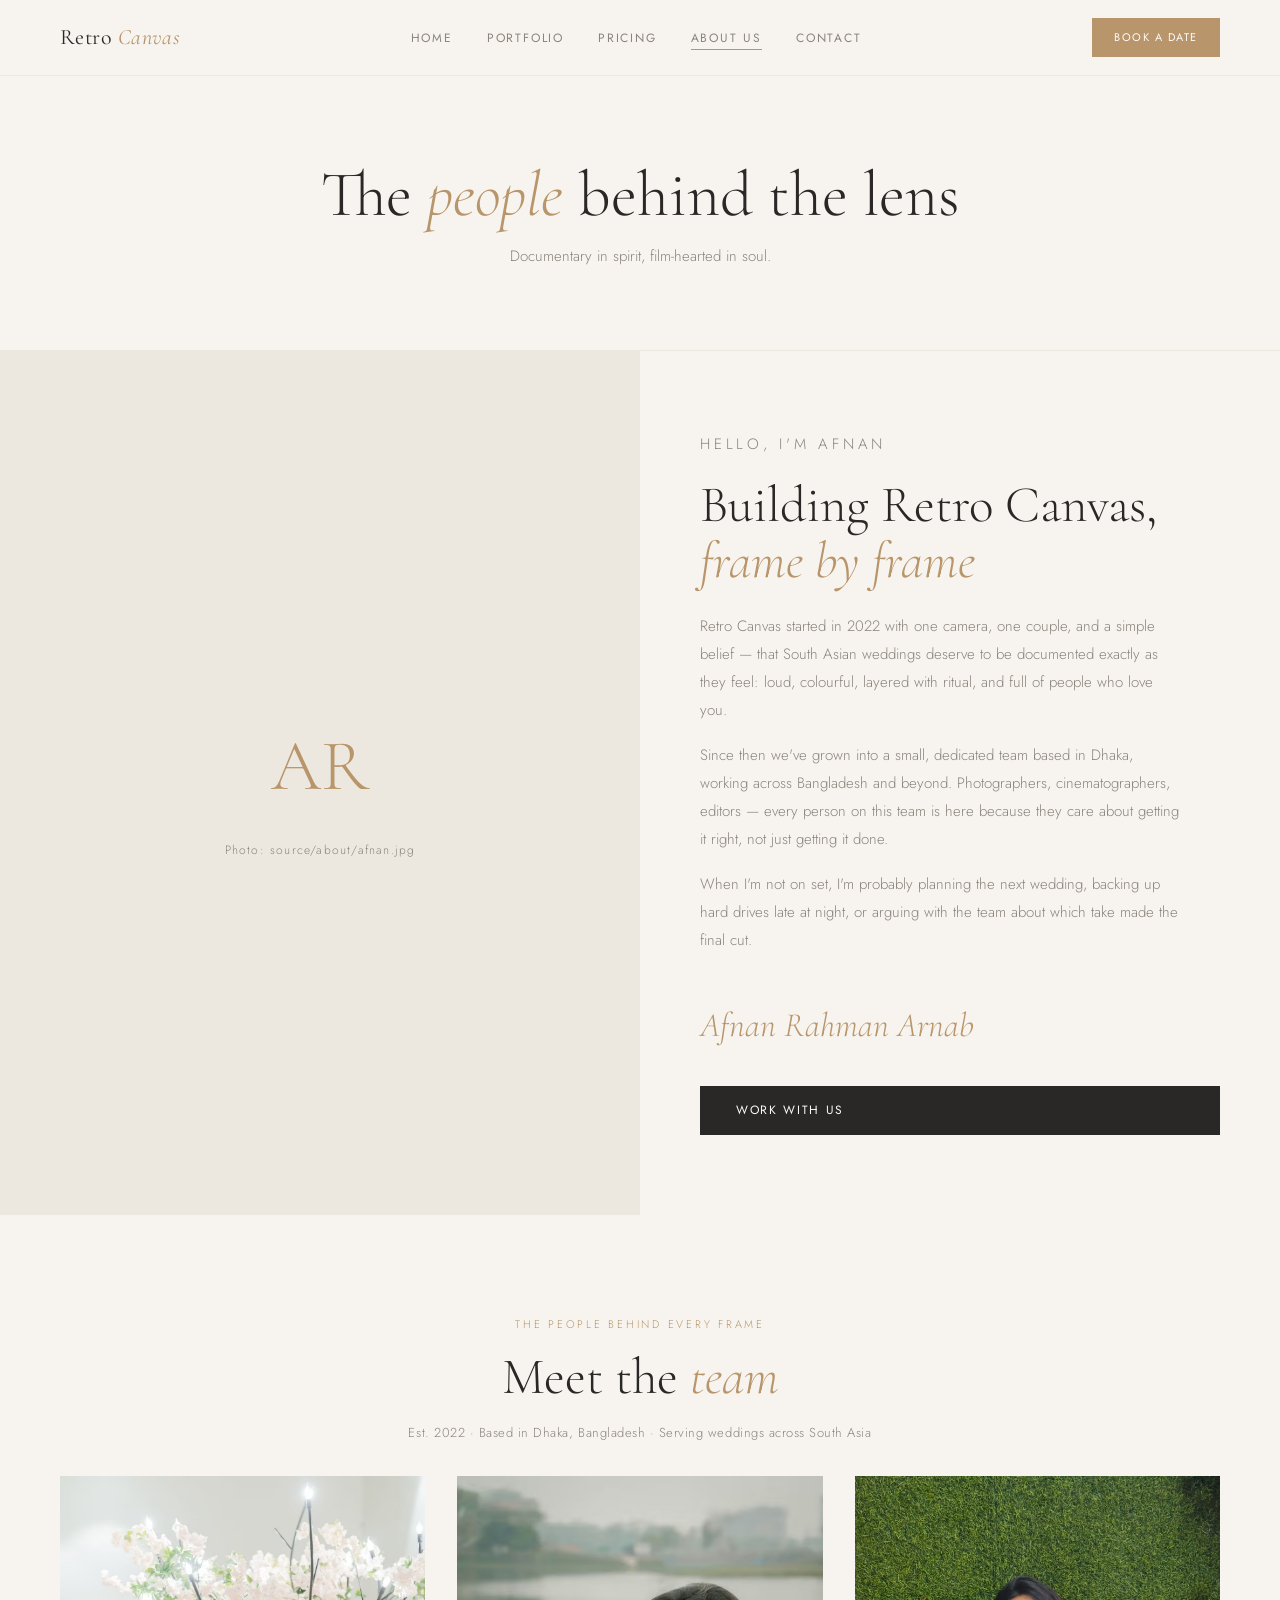
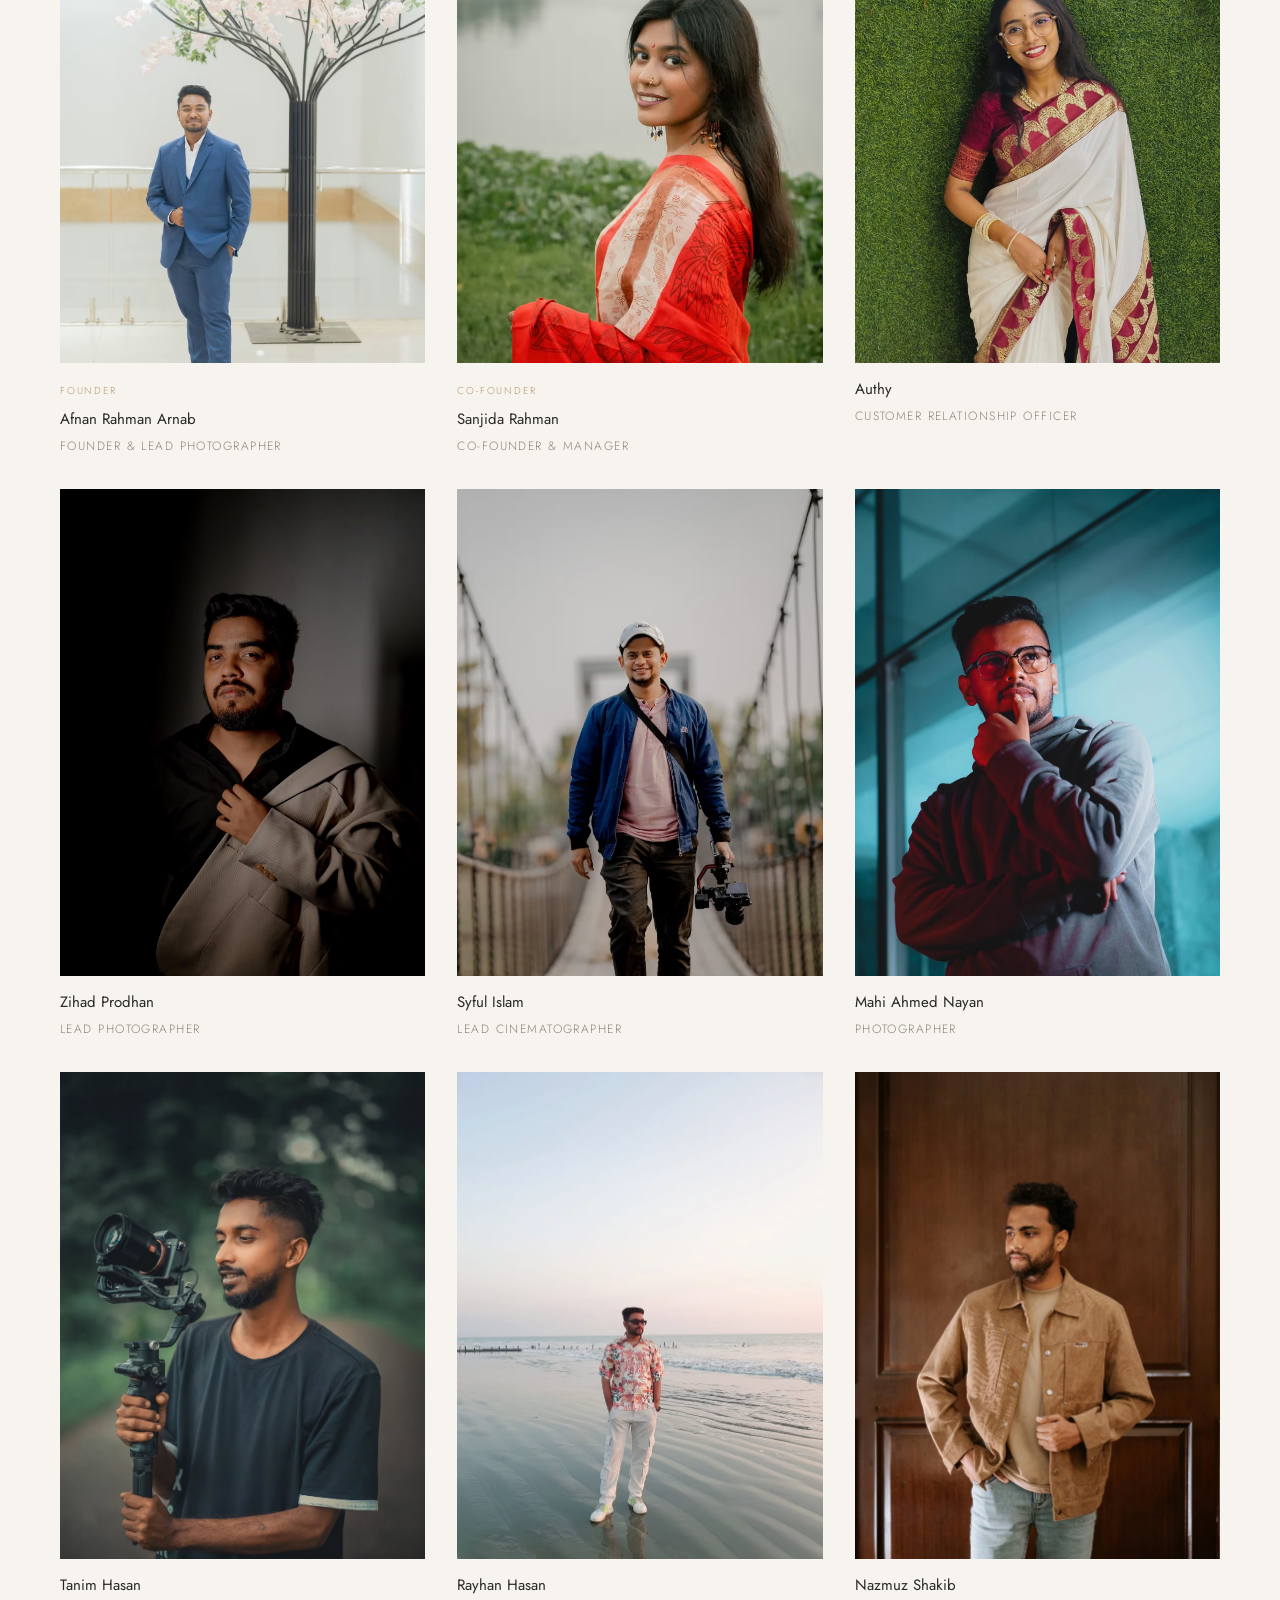
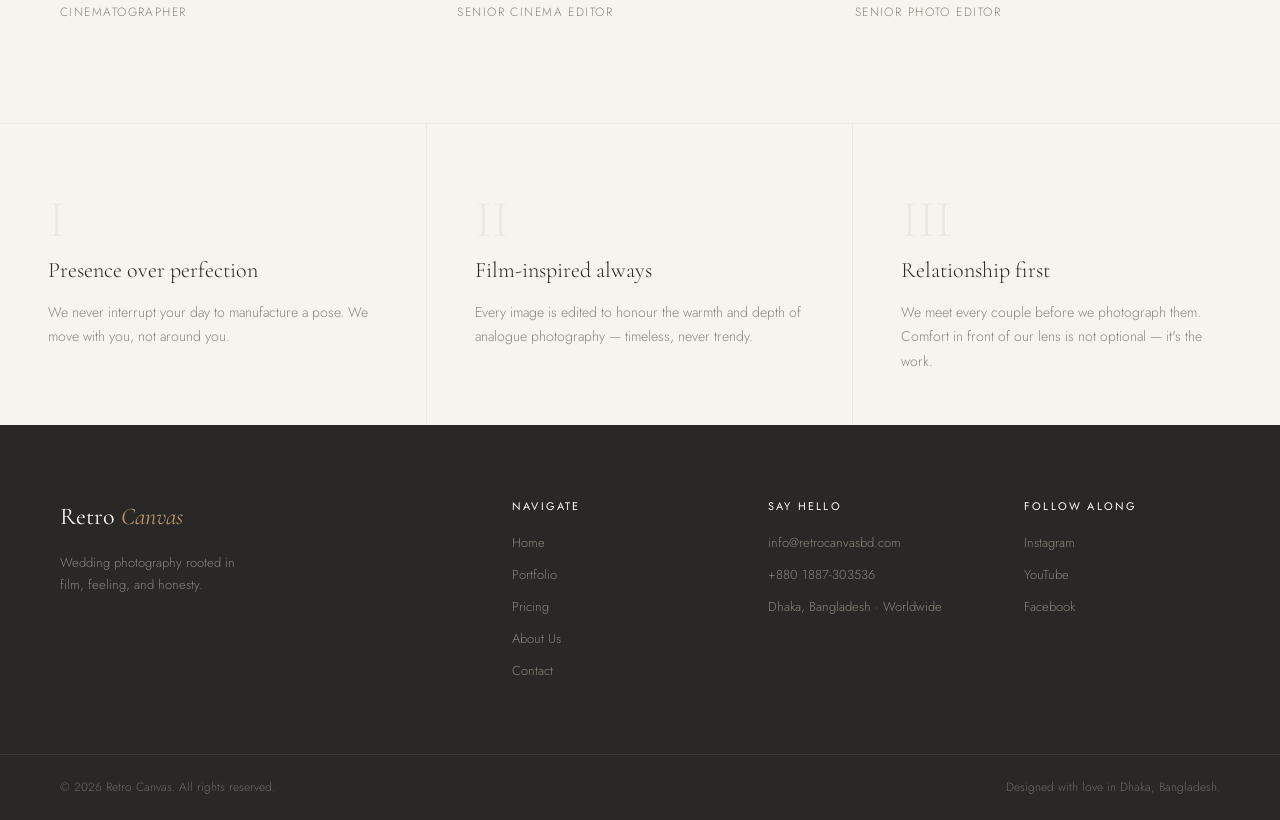
==== commit e53af390: "update" ====
--- a/pages/about.html
+++ b/pages/about.html
@@ -88,7 +88,7 @@
     <!-- 1. Afnan -->
     <div class="team-card">
       <div class="team-avatar">
-        <img src="../source/team-photo/afnan.jpg" alt="Afnan Rahman Arnab" loading="lazy" decoding="async"
+        <img src="../source/team-photo/afnan.avif" alt="Afnan Rahman Arnab" loading="lazy" decoding="async"
              onerror="this.style.display='none';this.nextElementSibling.style.display='block';" />
         <span class="initials" style="display:none;">AR</span>
       </div>
@@ -100,7 +100,7 @@
     <!-- 2. Sanjida -->
     <div class="team-card">
       <div class="team-avatar">
-        <img src="../source/team-photo/maria.jpg" alt="Sanjida Rahman" loading="lazy" decoding="async"
+        <img src="../source/team-photo/maria.avif" alt="Sanjida Rahman" loading="lazy" decoding="async"
              onerror="this.style.display='none';this.nextElementSibling.style.display='block';" />
         <span class="initials" style="display:none;">SR</span>
       </div>
@@ -112,7 +112,7 @@
     <!-- 3. Authy -->
     <div class="team-card">
       <div class="team-avatar">
-        <img src="../source/team-photo/authy.jpg" alt="Authy" loading="lazy" decoding="async"
+        <img src="../source/team-photo/authy.avif" alt="Authy" loading="lazy" decoding="async"
              onerror="this.style.display='none';this.nextElementSibling.style.display='block';" />
         <span class="initials" style="display:none;">AU</span>
       </div>
@@ -123,7 +123,7 @@
     <!-- 4. Zihad -->
     <div class="team-card">
       <div class="team-avatar">
-        <img src="../source/team-photo/zihad.jpg" alt="Zihad Prodhan" loading="lazy" decoding="async"
+        <img src="../source/team-photo/zihad.avif" alt="Zihad Prodhan" loading="lazy" decoding="async"
              onerror="this.style.display='none';this.nextElementSibling.style.display='block';" />
         <span class="initials" style="display:none;">ZP</span>
       </div>
@@ -134,7 +134,7 @@
     <!-- 5. Syful -->
     <div class="team-card">
       <div class="team-avatar">
-        <img src="../source/team-photo/syful.jpg" alt="Syful Islam" loading="lazy" decoding="async"
+        <img src="../source/team-photo/syful.avif" alt="Syful Islam" loading="lazy" decoding="async"
              onerror="this.style.display='none';this.nextElementSibling.style.display='block';" />
         <span class="initials" style="display:none;">SI</span>
       </div>
@@ -145,7 +145,7 @@
     <!-- 6. Mahi -->
     <div class="team-card">
       <div class="team-avatar">
-        <img src="../source/team-photo/mahi.jpg" alt="Mahi Ahmed Nayan" loading="lazy" decoding="async"
+        <img src="../source/team-photo/mahi.avif" alt="Mahi Ahmed Nayan" loading="lazy" decoding="async"
              onerror="this.style.display='none';this.nextElementSibling.style.display='block';" />
         <span class="initials" style="display:none;">MAN</span>
       </div>
@@ -156,7 +156,7 @@
     <!-- 6. Tanim Hasan -->
     <div class="team-card">
       <div class="team-avatar">
-        <img src="../source/team-photo/tanim.jpg" alt="Tanim Hasan" loading="lazy" decoding="async"
+        <img src="../source/team-photo/tanim.avif" alt="Tanim Hasan" loading="lazy" decoding="async"
              onerror="this.style.display='none';this.nextElementSibling.style.display='block';" />
         <span class="initials" style="display:none;">TH</span>
       </div>
@@ -167,7 +167,7 @@
     <!-- 7. Rayhan -->
     <div class="team-card">
       <div class="team-avatar">
-        <img src="../source/team-photo/rayhan.jpg" alt="Rayhan Hasan" loading="lazy" decoding="async"
+        <img src="../source/team-photo/rayhan.avif" alt="Rayhan Hasan" loading="lazy" decoding="async"
              onerror="this.style.display='none';this.nextElementSibling.style.display='block';" />
         <span class="initials" style="display:none;">RY</span>
       </div>
@@ -178,7 +178,7 @@
     <!-- 8. Nazmuz -->
     <div class="team-card">
       <div class="team-avatar">
-        <img src="../source/team-photo/nazmuz.jpg" alt="Nazmuz Shakib" loading="lazy" decoding="async"
+        <img src="../source/team-photo/nazmuz.avif" alt="Nazmuz Shakib" loading="lazy" decoding="async"
              onerror="this.style.display='none';this.nextElementSibling.style.display='block';" />
         <span class="initials" style="display:none;">NS</span>
       </div>
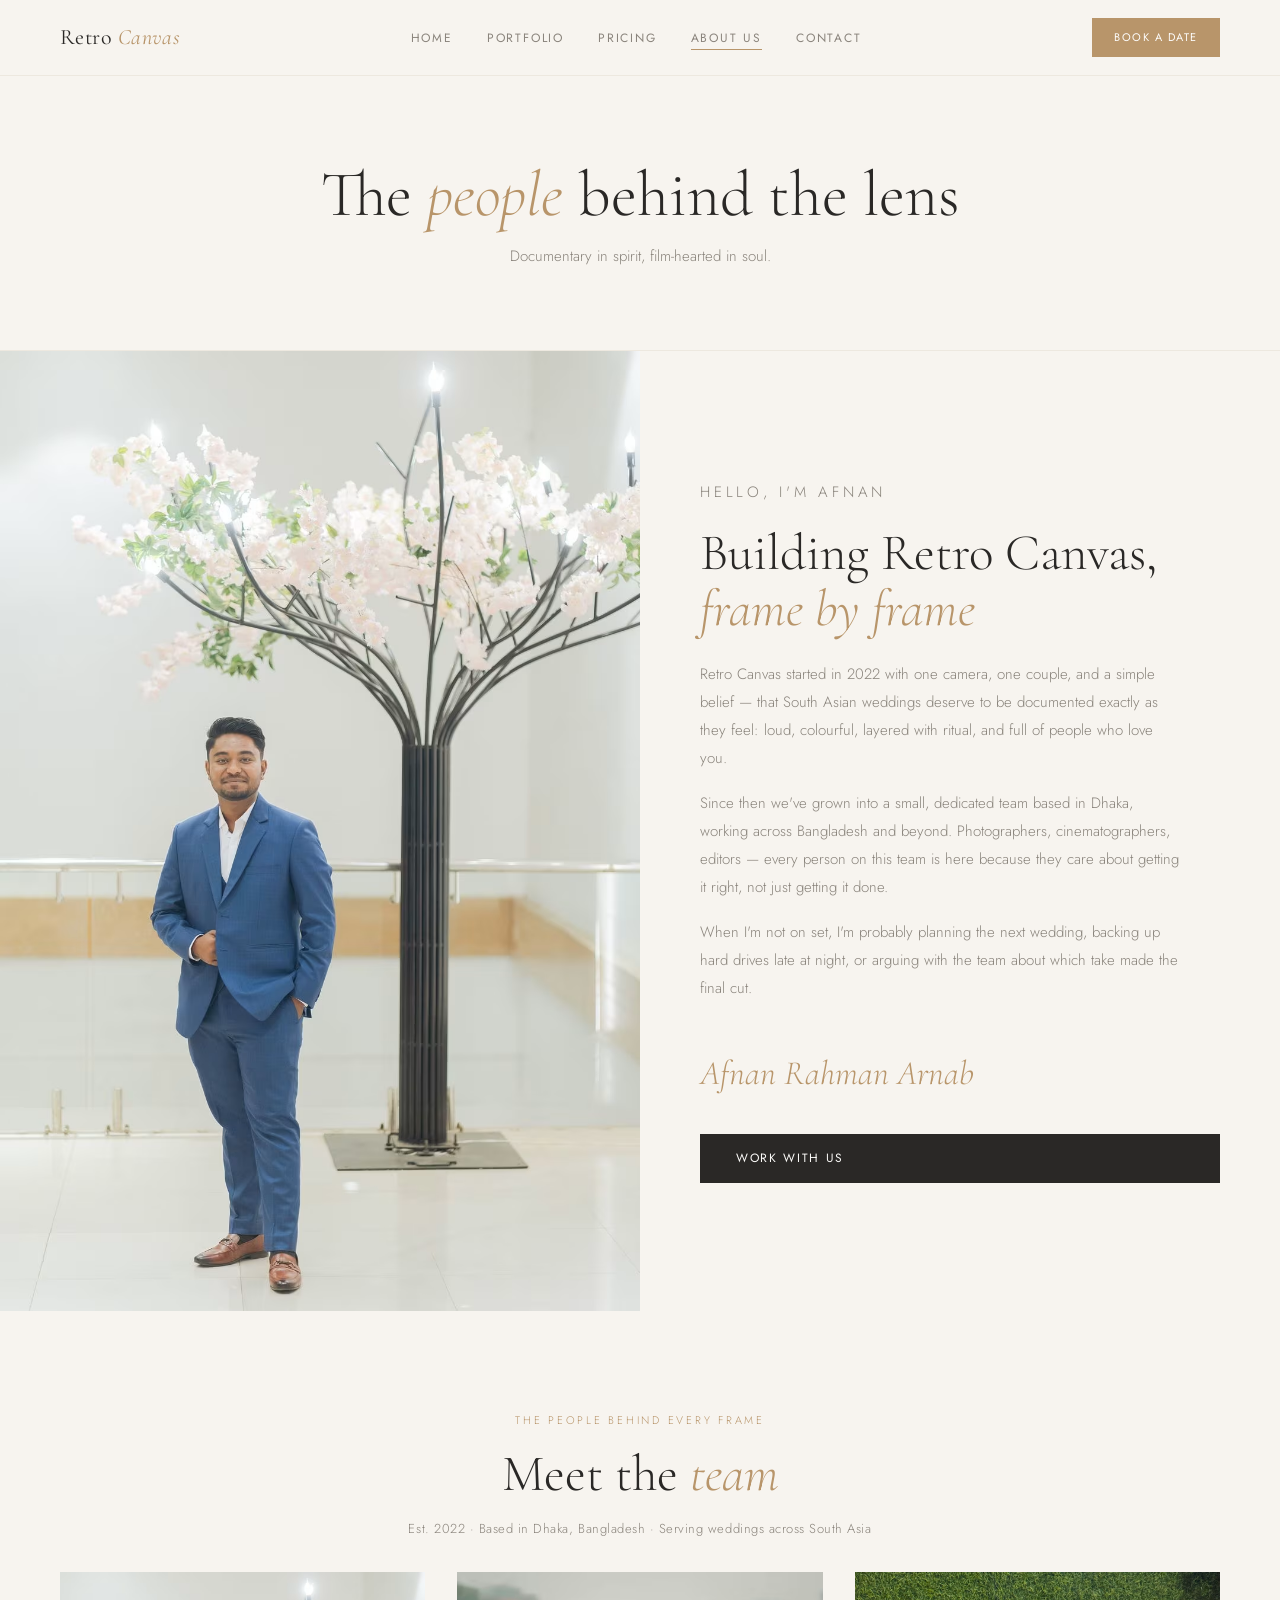
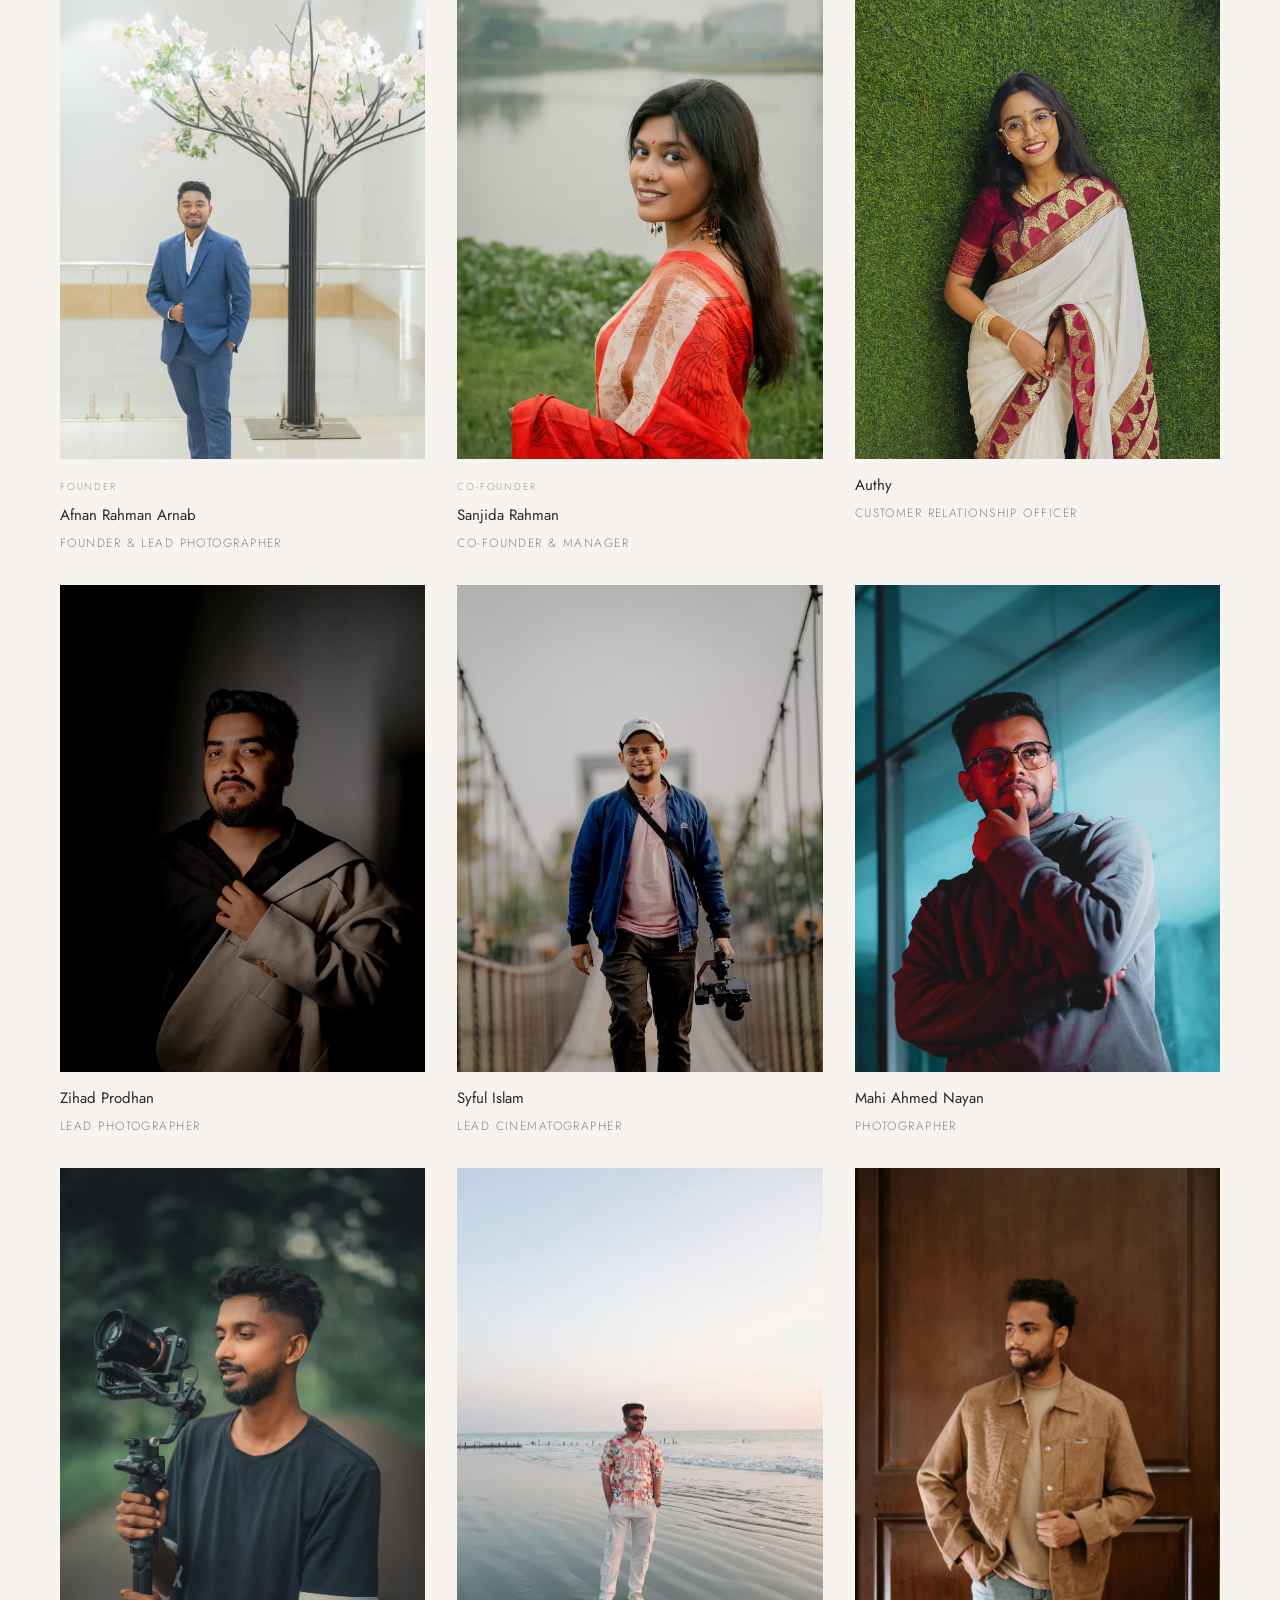
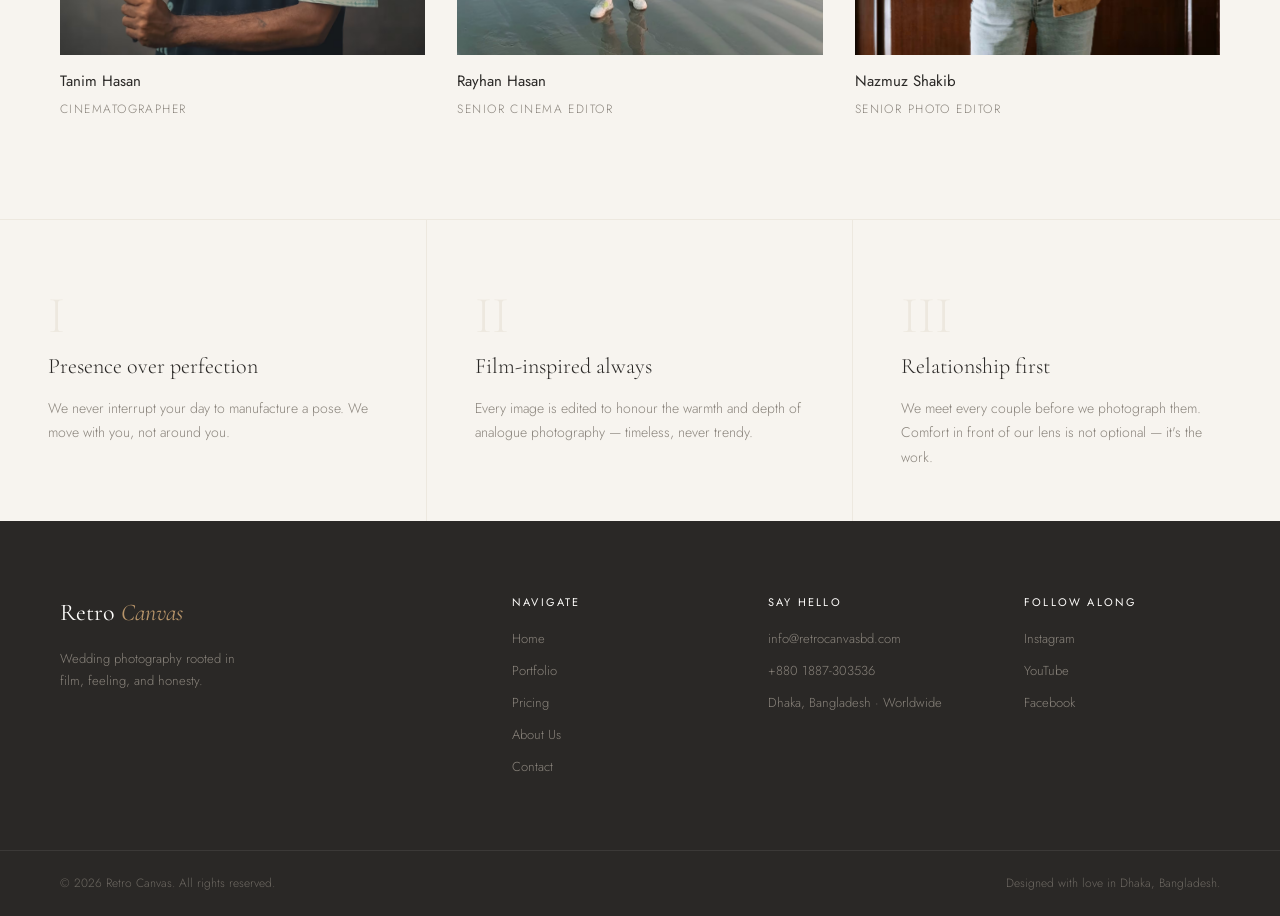
==== commit 1df6cd8d: "update" ====
--- a/pages/about.html
+++ b/pages/about.html
@@ -39,7 +39,7 @@
   <div class="about-layout">
     <div class="about-image-block">
       <img
-        src="../source/team-photo/afnan.jpg"
+        src="../source/team-photo/afnan.avif"
         alt="Afnan Rahman Arnab"
         onerror="this.style.display='none'; this.nextElementSibling.style.display='flex';"
       />
